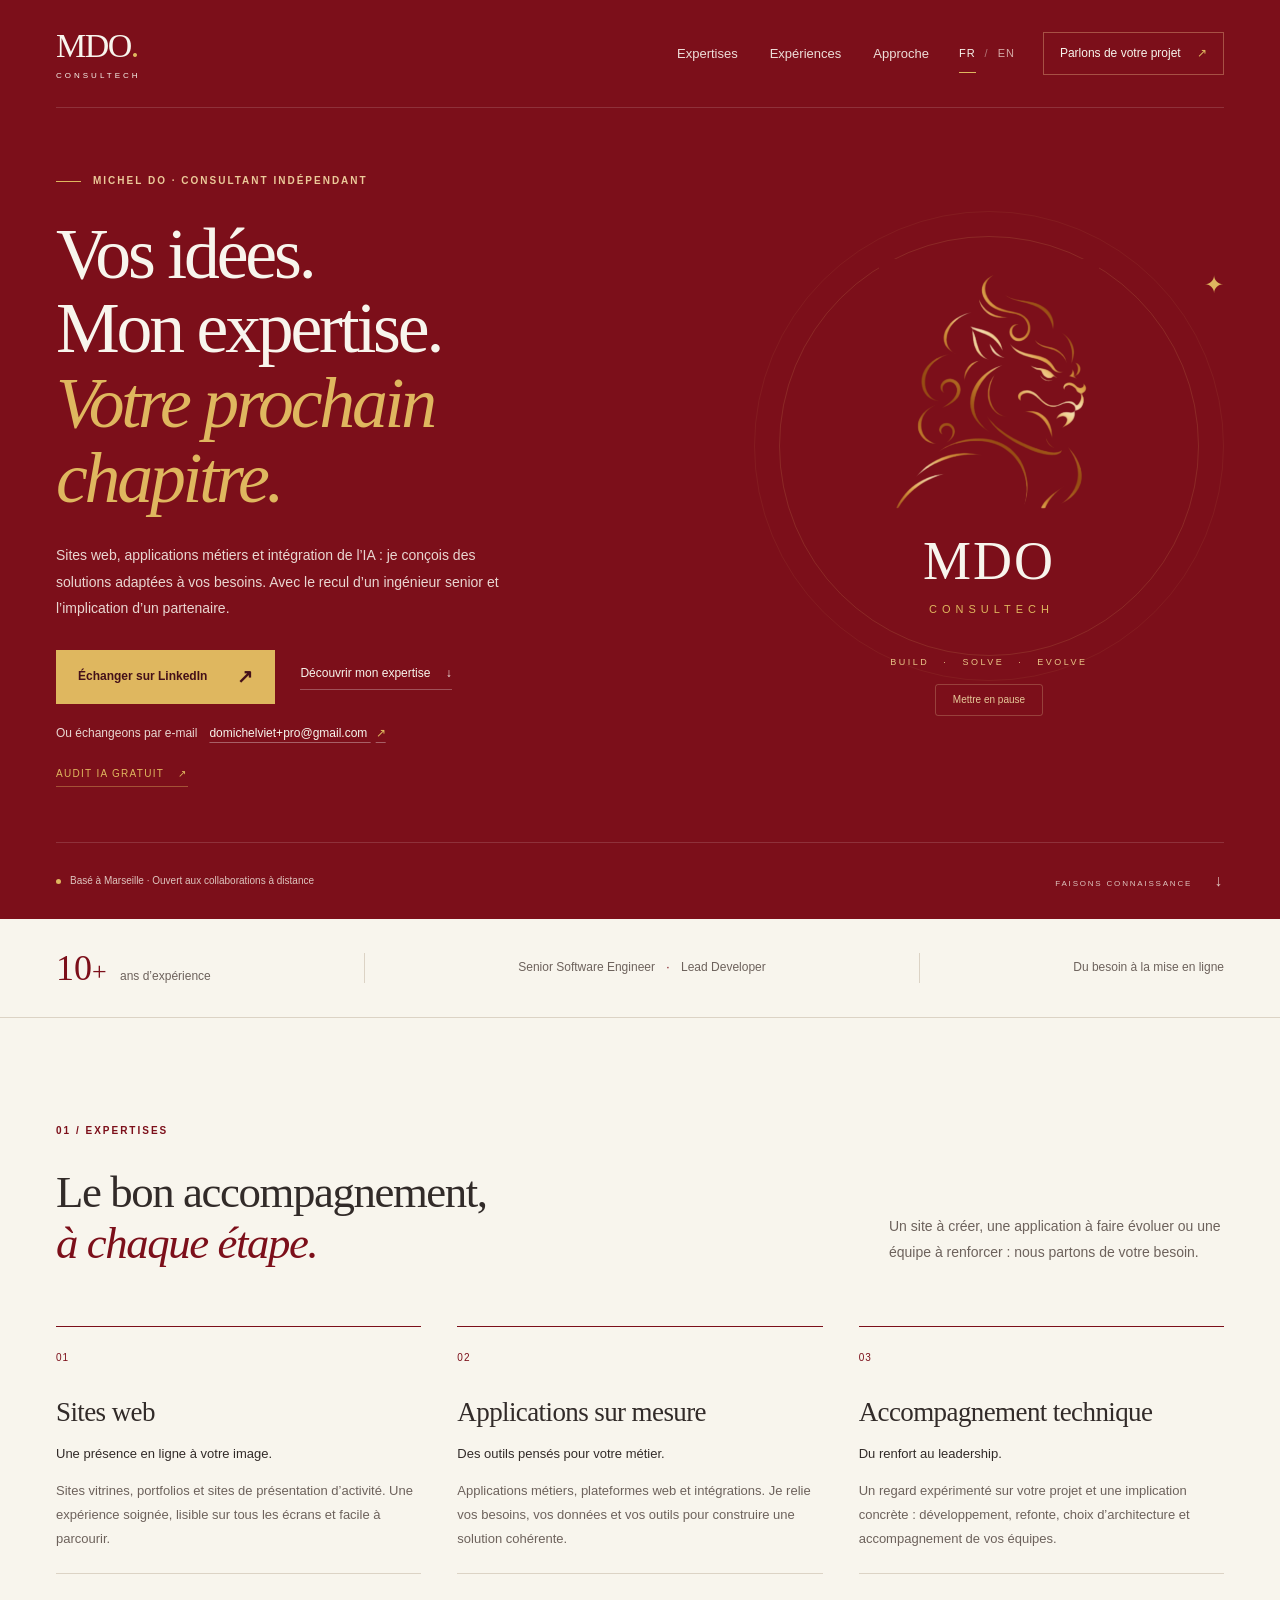
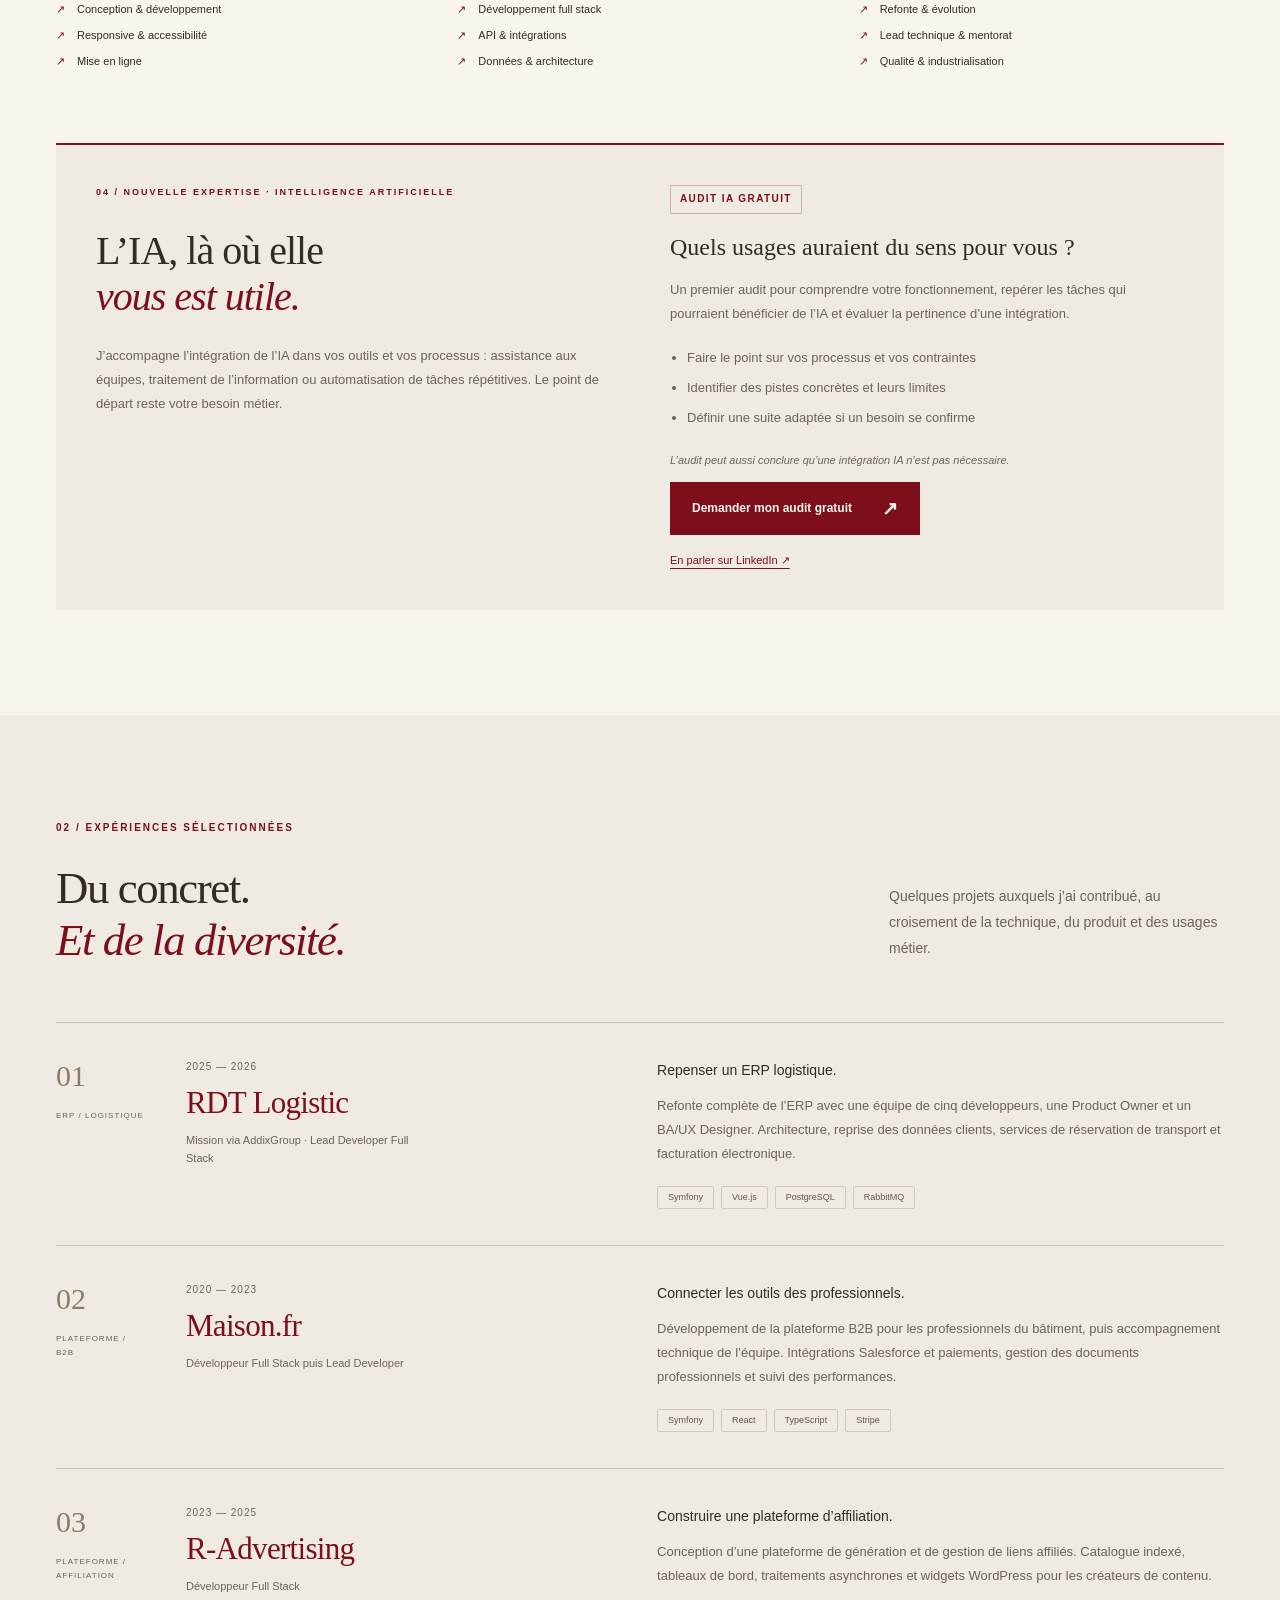
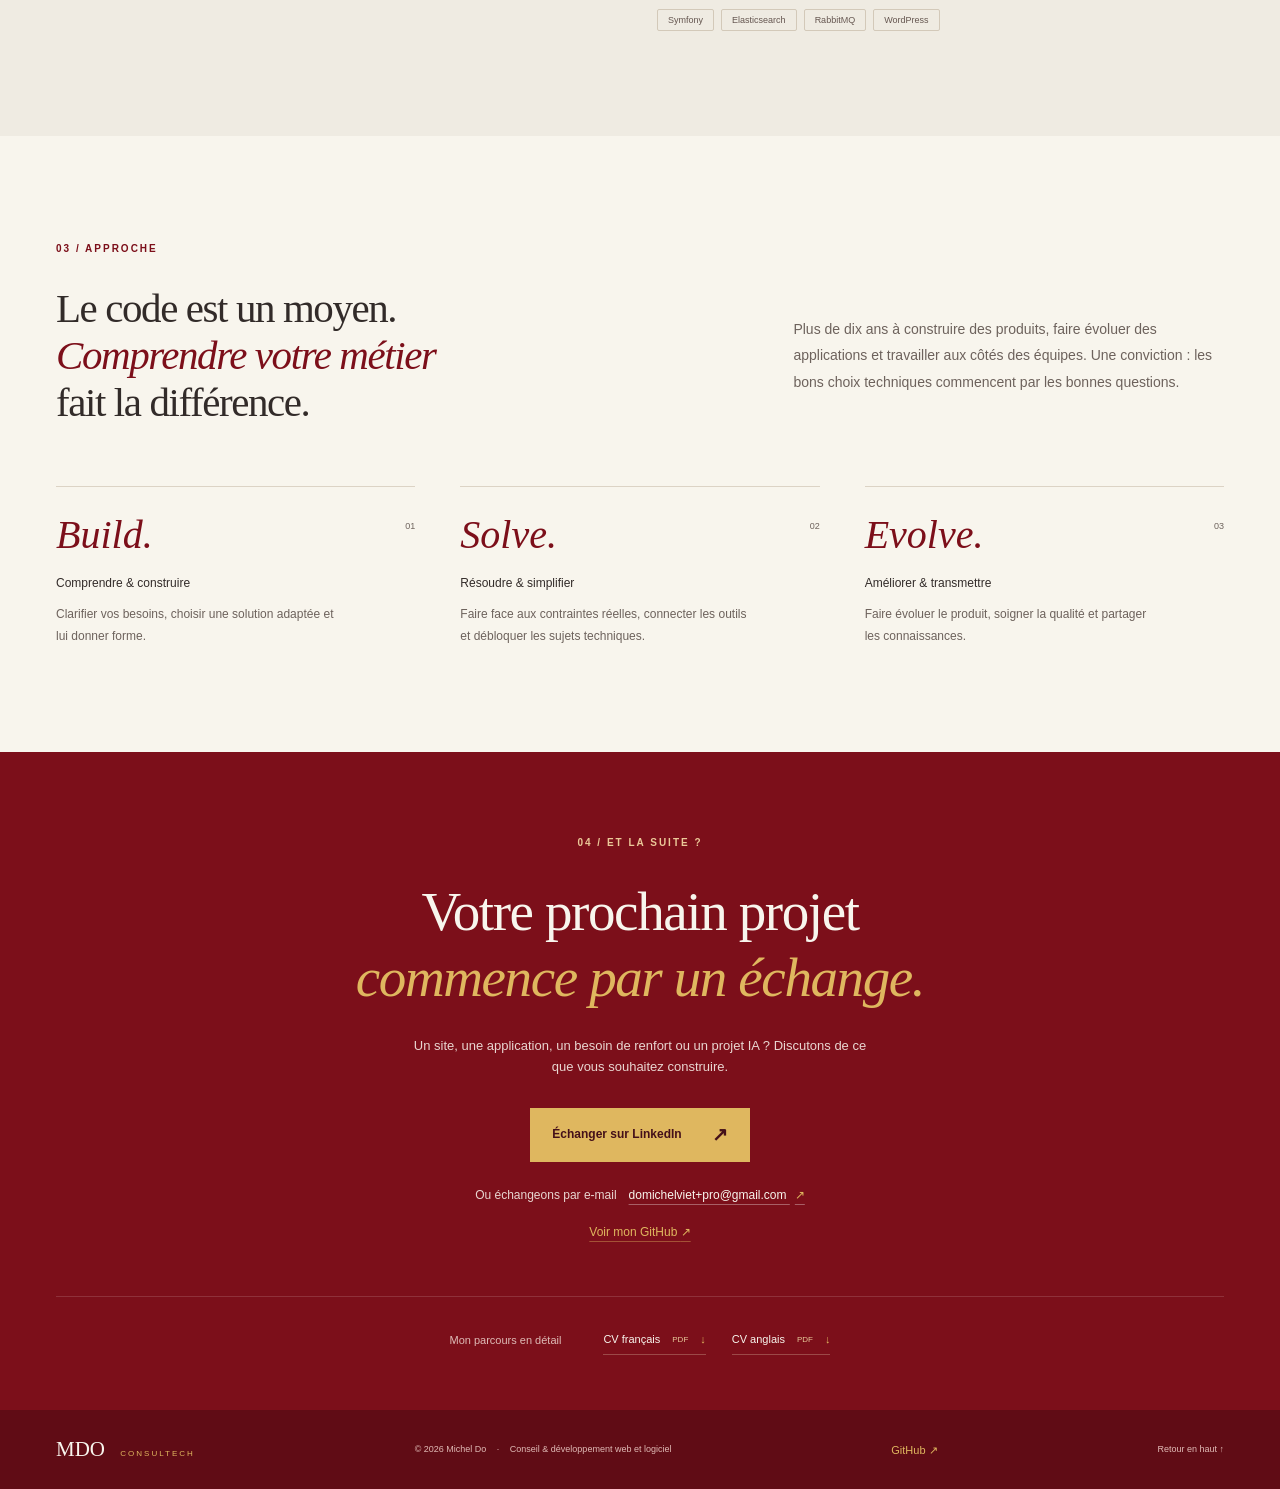
==== index.html @ f529caff "Build bilingual MDO Consultech portfolio" ====
<!doctype html>
<html lang="fr">
<head>
  <meta charset="utf-8"><meta name="viewport" content="width=device-width, initial-scale=1">
  <title>Michel Do — Développement web & conseil technique | MDO Consultech</title><meta name="description" content="Consultant indépendant à Marseille. Sites web, applications sur mesure et intégration IA. Audit IA gratuit pour identifier les usages adaptés à vos processus.">
  <meta name="theme-color" content="#7c0f1a">
  <link rel="alternate" hreflang="fr" href="./"><link rel="alternate" hreflang="en" href="./en/">
  <link rel="icon" href="./assets/favicon.svg" type="image/svg+xml">
  <link rel="stylesheet" href="./assets/site.css">
  <script src="./assets/logo.js" defer></script>
</head>
<body>
<a class="skip" href="#main">Aller au contenu</a>
<div class="hero-shell" id="top">
  <header class="header wrap">
    <a href="#top" class="wordmark" aria-label="MDO Consultech"><span>MDO<span class="brand-dot">.</span></span><small>CONSULTECH</small></a>
    <nav class="main-nav" aria-label="Navigation principale"><a href="#services">Expertises</a><a href="#experience">Expériences</a><a href="#approach">Approche</a></nav>
    <div class="header-end"><nav class="languages" aria-label="Langue"><a href="./" lang="fr" hreflang="fr" aria-current="page">FR</a><span>/</span><a href="./en/" lang="en" hreflang="en" >EN</a></nav><a href="#contact" class="header-contact">Parlons de votre projet <span aria-hidden="true">↗</span></a></div>
  </header>
</div>
<main id="main">
<div class="hero-shell">
  <section class="hero wrap" aria-labelledby="hero-title">
    <div class="hero-copy"><p class="eyebrow"><span class="gold-dash"></span>MICHEL DO · CONSULTANT INDÉPENDANT</p><h1 id="hero-title">Vos idées.<br>Mon expertise.<br><em>Votre prochain<br>chapitre.</em></h1><p class="intro">Sites web, applications métiers et intégration de l’IA : je conçois des solutions adaptées à vos besoins. Avec le recul d’un ingénieur senior et l’implication d’un partenaire.</p><div class="hero-actions"><a class="button button-gold" href="https://www.linkedin.com/in/domichel/">Échanger sur LinkedIn <span aria-hidden="true">↗</span></a><a class="text-link" href="#services">Découvrir mon expertise <span aria-hidden="true">↓</span></a></div><p class="email-contact"><span>Ou échangeons par e-mail</span><a href="mailto:domichelviet+pro@gmail.com">domichelviet+pro@gmail.com <span aria-hidden="true">↗</span></a></p><a class="hero-audit" href="#ai">AUDIT IA GRATUIT <span aria-hidden="true">↗</span></a></div>
    <div class="hero-art"><div class="orbit orbit-one"></div><div class="orbit orbit-two"></div><span class="orbit-star" aria-hidden="true">✦</span><div class="logo-stage"><svg class="static-logo" viewBox="140 120 220 265" role="img" aria-label="Emblème MDO Consultech"><image href="./assets/logo.png" width="510" height="540"/></svg><canvas class="liquid-logo" width="440" height="530" aria-hidden="true" data-image="./assets/logo.png"></canvas></div><p class="art-name">MDO</p><p class="art-subtitle">CONSULTECH</p><p class="art-motto">BUILD <span>·</span> SOLVE <span>·</span> EVOLVE</p><button class="animation-toggle" type="button" hidden data-pause="Mettre en pause" data-play="Animer le logo" aria-label="Mettre en pause"><span aria-hidden="true">Mettre en pause</span></button></div>
    <div class="hero-bottom"><p><span class="location-dot"></span>Basé à Marseille · Ouvert aux collaborations à distance</p><a href="#services">FAISONS CONNAISSANCE <span aria-hidden="true">↓</span></a></div>
  </section>
</div>
<div class="proof-strip"><div class="wrap proof-content"><p><strong>10<span>+</span></strong> ans d’expérience</p><span class="proof-divider"></span><p>Senior Software Engineer <span class="proof-dot">·</span> Lead Developer</p><span class="proof-divider"></span><p>Du besoin à la mise en ligne</p></div></div>
<section class="section wrap" id="services" aria-labelledby="service-title"><div class="section-heading"><div><p class="eyebrow">01 / EXPERTISES</p><h2 id="service-title">Le bon accompagnement,<br><em>à chaque étape.</em></h2></div><p class="section-intro">Un site à créer, une application à faire évoluer ou une équipe à renforcer : nous partons de votre besoin.</p></div><div class="services-grid"><article class="service"><span class="service-number">01</span><h3>Sites web</h3><p class="service-lead">Une présence en ligne à votre image.</p><p>Sites vitrines, portfolios et sites de présentation d’activité. Une expérience soignée, lisible sur tous les écrans et facile à parcourir.</p><ul><li>Conception & développement</li><li>Responsive & accessibilité</li><li>Mise en ligne</li></ul></article><article class="service"><span class="service-number">02</span><h3>Applications sur mesure</h3><p class="service-lead">Des outils pensés pour votre métier.</p><p>Applications métiers, plateformes web et intégrations. Je relie vos besoins, vos données et vos outils pour construire une solution cohérente.</p><ul><li>Développement full stack</li><li>API & intégrations</li><li>Données & architecture</li></ul></article><article class="service"><span class="service-number">03</span><h3>Accompagnement technique</h3><p class="service-lead">Du renfort au leadership.</p><p>Un regard expérimenté sur votre projet et une implication concrète : développement, refonte, choix d’architecture et accompagnement de vos équipes.</p><ul><li>Refonte & évolution</li><li>Lead technique & mentorat</li><li>Qualité & industrialisation</li></ul></article></div><section class="ai-offer" id="ai" aria-labelledby="ai-title"><div class="ai-intro"><p class="eyebrow">04 / NOUVELLE EXPERTISE · INTELLIGENCE ARTIFICIELLE</p><h3 id="ai-title">L’IA, là où elle<br><em>vous est utile.</em></h3><p>J’accompagne l’intégration de l’IA dans vos outils et vos processus : assistance aux équipes, traitement de l’information ou automatisation de tâches répétitives. Le point de départ reste votre besoin métier.</p></div><div class="audit"><p class="audit-badge">AUDIT IA GRATUIT</p><h4>Quels usages auraient du sens pour vous ?</h4><p>Un premier audit pour comprendre votre fonctionnement, repérer les tâches qui pourraient bénéficier de l’IA et évaluer la pertinence d’une intégration.</p><ul><li>Faire le point sur vos processus et vos contraintes</li><li>Identifier des pistes concrètes et leurs limites</li><li>Définir une suite adaptée si un besoin se confirme</li></ul><p class="audit-note">L’audit peut aussi conclure qu’une intégration IA n’est pas nécessaire.</p><a class="button button-wine" href="mailto:domichelviet+pro@gmail.com?subject=Demande%20d%E2%80%99audit%20IA%20gratuit">Demander mon audit gratuit <span aria-hidden="true">↗</span></a><a class="audit-linkedin" href="https://www.linkedin.com/in/domichel/">En parler sur LinkedIn ↗</a></div></section></section>
<section class="experience-section" id="experience" aria-labelledby="experience-title"><div class="wrap section"><div class="section-heading"><div><p class="eyebrow">02 / EXPÉRIENCES SÉLECTIONNÉES</p><h2 id="experience-title">Du concret.<br><em>Et de la diversité.</em></h2></div><p class="section-intro">Quelques projets auxquels j’ai contribué, au croisement de la technique, du produit et des usages métier.</p></div><div class="projects"><article class="project"><div class="project-index"><span>01</span><p>ERP / LOGISTIQUE</p></div><div class="project-client"><p class="dates">2025 — 2026</p><h3>RDT Logistic</h3><p class="role">Mission via AddixGroup · Lead Developer Full Stack</p></div><div class="project-story"><h4>Repenser un ERP logistique.</h4><p>Refonte complète de l’ERP avec une équipe de cinq développeurs, une Product Owner et un BA/UX Designer. Architecture, reprise des données clients, services de réservation de transport et facturation électronique.</p><ul class="tags"><li>Symfony</li><li>Vue.js</li><li>PostgreSQL</li><li>RabbitMQ</li></ul></div></article><article class="project"><div class="project-index"><span>02</span><p>PLATEFORME / B2B</p></div><div class="project-client"><p class="dates">2020 — 2023</p><h3>Maison.fr</h3><p class="role">Développeur Full Stack puis Lead Developer</p></div><div class="project-story"><h4>Connecter les outils des professionnels.</h4><p>Développement de la plateforme B2B pour les professionnels du bâtiment, puis accompagnement technique de l’équipe. Intégrations Salesforce et paiements, gestion des documents professionnels et suivi des performances.</p><ul class="tags"><li>Symfony</li><li>React</li><li>TypeScript</li><li>Stripe</li></ul></div></article><article class="project"><div class="project-index"><span>03</span><p>PLATEFORME / AFFILIATION</p></div><div class="project-client"><p class="dates">2023 — 2025</p><h3>R-Advertising</h3><p class="role">Développeur Full Stack</p></div><div class="project-story"><h4>Construire une plateforme d’affiliation.</h4><p>Conception d’une plateforme de génération et de gestion de liens affiliés. Catalogue indexé, tableaux de bord, traitements asynchrones et widgets WordPress pour les créateurs de contenu.</p><ul class="tags"><li>Symfony</li><li>Elasticsearch</li><li>RabbitMQ</li><li>WordPress</li></ul></div></article></div></div></section>
<section class="section wrap approach" id="approach" aria-labelledby="approach-title"><p class="eyebrow">03 / APPROCHE</p><div class="approach-heading"><h2 id="approach-title">Le code est un moyen.<br><em>Comprendre votre métier</em><br>fait la différence.</h2><p>Plus de dix ans à construire des produits, faire évoluer des applications et travailler aux côtés des équipes. Une conviction : les bons choix techniques commencent par les bonnes questions.</p></div><div class="steps"><article><span class="step-index">01</span><h3>Build.</h3><h4>Comprendre & construire</h4><p>Clarifier vos besoins, choisir une solution adaptée et lui donner forme.</p></article><article><span class="step-index">02</span><h3>Solve.</h3><h4>Résoudre & simplifier</h4><p>Faire face aux contraintes réelles, connecter les outils et débloquer les sujets techniques.</p></article><article><span class="step-index">03</span><h3>Evolve.</h3><h4>Améliorer & transmettre</h4><p>Faire évoluer le produit, soigner la qualité et partager les connaissances.</p></article></div></section>
<section class="contact-section" id="contact" aria-labelledby="contact-title"><div class="wrap contact-inner"><p class="eyebrow">04 / ET LA SUITE ?</p><h2 id="contact-title">Votre prochain projet<br><em>commence par un échange.</em></h2><p class="contact-description">Un site, une application, un besoin de renfort ou un projet IA ? Discutons de ce que vous souhaitez construire.</p><a class="button button-gold" href="https://www.linkedin.com/in/domichel/">Échanger sur LinkedIn <span aria-hidden="true">↗</span></a><p class="email-contact"><span>Ou échangeons par e-mail</span><a href="mailto:domichelviet+pro@gmail.com">domichelviet+pro@gmail.com <span aria-hidden="true">↗</span></a></p><a class="github-contact" href="https://github.com/Milkshek">Voir mon GitHub <span aria-hidden="true">↗</span></a><div class="cv-row"><span>Mon parcours en détail</span><a href="./assets/cv/Michel-Do-CV-FR.pdf" download hreflang="fr">CV français <small>PDF</small><span aria-hidden="true">↓</span></a><a href="./assets/cv/Michel-Do-CV-EN.pdf" download hreflang="en">CV anglais <small>PDF</small><span aria-hidden="true">↓</span></a></div></div></section>
</main>
<footer class="footer"><div class="wrap footer-inner"><a href="#top" class="footer-brand">MDO <span>CONSULTECH</span></a><p>© 2026 Michel Do <span>·</span> Conseil & développement web et logiciel</p><a class="footer-github" href="https://github.com/Milkshek">GitHub <span aria-hidden="true">↗</span></a><a href="#top">Retour en haut ↑</a></div></footer>
</body></html>
---- assets/site.css ----
@charset "UTF-8";
:root{--wine:#7c0f1a;--wine-dark:#600c15;--cream:#f8f5ed;--paper:#efebe2;--gold:#dfb75f;--ink:#322b29;--muted:#6d625c;--line:#dcd3c5;--serif:Georgia,'Times New Roman',serif;--sans:Arial,Helvetica,sans-serif}
*{box-sizing:border-box}html{scroll-behavior:smooth;scroll-padding-top:28px}body{margin:0;background:var(--cream);color:var(--ink);font-family:var(--sans);font-size:15px;line-height:1.65}a{color:inherit;text-decoration:none}button{font:inherit}button,a{-webkit-tap-highlight-color:transparent}a:focus-visible,button:focus-visible{outline:3px solid currentColor;outline-offset:6px}button{cursor:pointer}::selection{background:var(--gold);color:var(--wine)}.wrap{width:min(1240px,calc(100% - 112px));margin-inline:auto}.skip{position:fixed;top:12px;left:12px;padding:12px 24px;background:var(--cream);color:var(--wine);z-index:20;transform:translateY(-160%)}.skip:focus{transform:translateY(0)}.hero-shell{background:var(--wine);color:var(--cream)}.header{height:108px;display:flex;align-items:center;justify-content:space-between;gap:30px;border-bottom:1px solid #ffffff24}.wordmark{line-height:1;display:flex;flex-direction:column;gap:7px}.wordmark>span{font:34px var(--serif);letter-spacing:-1.5px}.brand-dot{color:var(--gold)}.wordmark small{font-size:8px;letter-spacing:3px}.main-nav{display:flex;gap:32px;margin-left:auto;font-size:13px}.main-nav a{color:#edddd8}.main-nav a:hover,.text-link:hover{color:var(--gold)}.header-end{display:flex;align-items:center;gap:28px}.languages{display:flex;gap:9px;font-size:11px;letter-spacing:1px;align-items:center}.languages a{padding-block:10px;color:#d5aaa6}.languages a[aria-current]{color:var(--cream);border-bottom:1px solid var(--gold)}.languages span{color:#b37576}.header-contact{font-size:12px;border:1px solid #e5b58566;padding:11px 16px}.header-contact span{margin-left:13px;color:var(--gold)}.header-contact:hover{background:#ffffff0b}.hero{display:grid;grid-template-columns:1.4fr 1fr;column-gap:40px;padding-top:65px;position:relative}.eyebrow{font-size:10px;font-weight:600;letter-spacing:2px;margin:0 0 27px;display:flex;align-items:center;gap:12px;color:var(--wine)}.hero .eyebrow,.contact-section .eyebrow{color:#ebc999}.gold-dash{width:25px;height:1px;background:var(--gold);display:inline-block}h1,h2,h3,h4,p{margin-top:0}h1,h2{font-family:var(--serif);font-weight:400}h1{font-size:clamp(58px,5.6vw,83px);line-height:1.045;letter-spacing:-3.2px;margin-bottom:26px}em{font-weight:400}h1 em{color:var(--gold)}.intro{max-width:475px;font-size:14px;line-height:1.9;color:#e9d6d1;margin-bottom:28px}.hero-actions{display:flex;gap:25px;align-items:center;flex-wrap:wrap}.button{display:inline-flex;align-items:center;justify-content:space-between;gap:30px;font-size:12px;font-weight:600;padding:17px 22px;transition:background .2s,transform .2s}.button-gold{background:var(--gold);color:#441019}.button-gold:hover{background:#edcc87;transform:translateY(-2px)}.button>span{font-size:19px;line-height:1}.text-link{font-size:12px;border-bottom:1px solid #ffffff45;padding-bottom:5px}.text-link span{margin-left:12px}.hero-art{position:relative;align-self:center;display:flex;align-items:center;flex-direction:column;padding:30px 0 62px;isolation:isolate}.logo-stage{position:relative;width:220px;aspect-ratio:220/265;background:var(--wine)}.static-logo{display:block;width:100%;height:100%}.liquid-logo{position:absolute;inset:0;width:100%;height:100%;opacity:0}.liquid-logo.is-ready{opacity:1}.art-name{font:54px/1 var(--serif);margin:10px 0 12px;letter-spacing:2px}.art-subtitle{font-size:11px;letter-spacing:5px;color:var(--gold);margin:0 0 37px;padding-left:5px}.art-motto{font-size:9px;letter-spacing:2.5px;margin:0;color:#e8c587}.art-motto span{margin:0 9px}.orbit{position:absolute;width:420px;height:420px;border:1px solid #d7b06629;border-radius:50%;z-index:-1;top:7px;left:50%;transform:translateX(-50%)}.orbit-two{width:470px;height:470px;top:-18px;border-color:#d7b06614}.orbit-star{position:absolute;right:0;top:36px;font-size:24px;color:var(--gold)}.animation-toggle{position:absolute;bottom:15px;background:transparent;color:#e6c999;border:1px solid #e6c99944;border-radius:50%;width:30px;height:30px;font-size:10px;line-height:1}.animation-toggle[hidden]{display:none}.hero-bottom{grid-column:1/-1;display:flex;align-items:center;justify-content:space-between;gap:20px;margin-top:55px;padding:25px 0;border-top:1px solid #ffffff24;color:#dec4be;font-size:10px}.hero-bottom p{margin:0;display:flex;align-items:center;gap:9px}.location-dot{width:5px;height:5px;background:var(--gold);border-radius:50%}.hero-bottom a{letter-spacing:1.8px;font-size:8px}.hero-bottom a span{margin-left:18px;font-size:16px}.proof-strip{border-bottom:1px solid var(--line)}.proof-content{min-height:98px;display:flex;align-items:center;justify-content:space-between;gap:20px}.proof-content p{margin:0;font-size:12px;color:var(--muted)}.proof-content strong{font-family:var(--serif);font-weight:400;font-size:36px;color:var(--wine);margin-right:10px}.proof-content strong span{font-size:26px}.proof-divider{height:30px;width:1px;background:var(--line)}.proof-dot{margin:0 8px;color:var(--wine)}.section{padding-top:105px;padding-bottom:105px}.section-heading{display:flex;align-items:flex-end;justify-content:space-between;gap:70px;margin-bottom:56px}h2{font-size:clamp(36px,3.5vw,50px);line-height:1.15;letter-spacing:-1.4px;margin:0}h2 em{color:var(--wine)}.section-intro{max-width:335px;color:var(--muted);font-size:14px;line-height:1.85;margin:0 0 4px}.services-grid{display:grid;grid-template-columns:repeat(3,1fr);gap:36px}.service{border-top:1px solid var(--wine);padding-top:23px}.service-number{display:block;color:var(--wine);font-size:10px;letter-spacing:1px;margin-bottom:30px}.service h3{font:27px/1.2 var(--serif);letter-spacing:-.6px;margin-bottom:13px}.service .service-lead{font-size:13px;color:var(--ink);margin-bottom:13px}.service>p{font-size:13px;color:var(--muted);line-height:1.85}.service ul{list-style:none;padding:18px 0 0;margin:22px 0 0;border-top:1px solid var(--line)}.service li{font-size:11px;margin:8px 0}.service li:before{content:'↗';color:var(--wine);margin-right:12px}.experience-section{background:var(--paper)}.project{display:grid;grid-template-columns:95px 1fr 1.3fr;gap:35px;border-top:1px solid #cfc4b4;padding:36px 0}.project:last-child{padding-bottom:0}.project-index>span{font:30px var(--serif);color:#8d7c69}.project-index p{font-size:8px;letter-spacing:1px;margin-top:15px;max-width:90px;line-height:1.8;color:var(--muted)}.dates{font-size:10px;color:var(--muted);margin-bottom:9px;letter-spacing:1px}.project-client h3{font:31px var(--serif);letter-spacing:-.7px;margin-bottom:10px;color:var(--wine)}.role{font-size:11px;color:var(--muted);max-width:230px}.project-story h4{font-size:14px;font-weight:500;margin-bottom:12px}.project-story>p{font-size:13px;line-height:1.85;color:var(--muted)}.tags{display:flex;flex-wrap:wrap;list-style:none;gap:7px;padding:0;margin:20px 0 0}.tags li{font-size:9px;padding:3px 10px;border:1px solid #d3c9b9;border-radius:2px;color:#655650}.approach-heading{display:grid;grid-template-columns:1.55fr 1fr;gap:70px;align-items:center}.approach-heading h2{font-size:clamp(32px,3.2vw,46px)}.approach-heading>p{font-size:14px;color:var(--muted);line-height:1.9;margin:0}.steps{display:grid;grid-template-columns:repeat(3,1fr);gap:45px;margin-top:60px}.steps article{border-top:1px solid var(--line);padding-top:24px;position:relative}.step-index{font-size:9px;color:var(--muted);position:absolute;right:0;top:32px}.steps h3{font:italic 40px var(--serif);color:var(--wine);margin-bottom:16px}.steps h4{font-size:12px;font-weight:500;margin-bottom:9px}.steps p{font-size:12px;color:var(--muted);line-height:1.85;max-width:290px;margin-bottom:0}.contact-section{background:var(--wine);color:var(--cream)}.contact-inner{text-align:center;padding-block:83px 55px}.contact-inner .eyebrow{justify-content:center}.contact-inner h2{font-size:clamp(36px,4.3vw,60px);line-height:1.2}.contact-inner h2 em{color:var(--gold)}.contact-description{font-size:13px;color:#e9d6d1;margin:24px auto 30px;max-width:470px}.cv-row{display:flex;justify-content:center;align-items:center;flex-wrap:wrap;gap:26px;border-top:1px solid #ffffff24;margin-top:52px;padding-top:27px;font-size:11px}.cv-row>span{color:#debbb6;margin-right:16px}.cv-row a{display:flex;gap:12px;align-items:center;border-bottom:1px solid #dbbca655;padding:6px 0}.cv-row a:hover{color:var(--gold)}.cv-row small{font-size:8px;color:#e6c999}.cv-row a>span{color:var(--gold)}.footer{background:var(--wine-dark);color:#e0bbb6}.footer-inner{display:flex;justify-content:space-between;align-items:center;gap:20px;padding-block:27px}.footer-brand{font:21px var(--serif);color:var(--cream)}.footer-brand span{font:8px var(--sans);letter-spacing:2px;margin-left:10px;color:var(--gold)}.footer p{font-size:9px;margin:0}.footer p span{margin:0 8px}.footer-inner>a:last-child{font-size:9px}
@media(min-width:1600px){.hero{padding-top:85px}.hero-bottom{margin-top:75px}}
@media(max-width:1100px){.wrap{width:calc(100% - 64px)}.main-nav{gap:20px}.header-contact{display:none}.hero{column-gap:20px}.orbit{width:330px;height:380px;top:25px}.orbit-two{width:370px;height:420px;top:5px}.orbit-star{right:15px}.logo-stage{width:200px}.hero-actions{gap:18px}.section-heading{gap:35px}.project{grid-template-columns:55px 1fr 1.3fr;gap:25px}.services-grid{gap:26px}.service h3{font-size:24px}.proof-content p{font-size:10px}.approach-heading{gap:40px}}
@media(max-width:760px){.wrap{width:calc(100% - 40px)}.header{height:88px;gap:18px}.wordmark>span{font-size:29px}.wordmark small{font-size:7px;letter-spacing:2.5px}.main-nav{display:none}.hero{grid-template-columns:1fr;padding-top:45px}.eyebrow{font-size:8px;letter-spacing:1.6px;margin-bottom:22px}h1{font-size:clamp(52px,11vw,78px);letter-spacing:-2.4px}.hero-copy{max-width:570px}.intro{font-size:13px;max-width:460px}.hero-actions{gap:20px}.button{font-size:11px;padding:16px 18px;gap:22px}.text-link{font-size:11px}.hero-art{margin-top:55px;padding-top:20px;padding-bottom:50px;min-height:390px}.logo-stage{width:185px}.art-name{font-size:43px;margin-top:9px}.art-subtitle{font-size:9px;letter-spacing:4px;margin-bottom:25px}.art-motto{font-size:8px}.orbit{width:310px;height:350px;top:5px}.orbit-two{width:345px;height:385px;top:-12px}.orbit-star{right:calc(50% - 155px);top:22px;font-size:19px}.hero-bottom{margin-top:30px;padding-block:20px}.hero-bottom p{font-size:9px;max-width:250px;line-height:1.7}.hero-bottom>a{font-size:0;letter-spacing:0}.hero-bottom>a span{font-size:20px}.proof-content{padding-block:22px;justify-content:flex-start;flex-wrap:wrap;gap:10px 22px}.proof-content p{font-size:10px}.proof-content strong{font-size:30px}.proof-content .proof-divider{display:none}.proof-content p:last-child{width:100%}.section{padding-block:65px}.section-heading{display:block;margin-bottom:35px}h2{font-size:37px;letter-spacing:-1px}.section-intro{font-size:13px;margin-top:23px;max-width:440px}.services-grid{grid-template-columns:1fr;gap:35px}.service{padding-top:18px}.service-number{margin-bottom:18px}.service h3{font-size:28px}.service>p{max-width:520px}.service ul{display:flex;gap:7px 16px;flex-wrap:wrap;padding-top:14px;margin-top:16px}.service li{margin:0;font-size:10px}.service li:before{margin-right:7px}.project{grid-template-columns:30px 1fr;gap:14px;padding-block:28px}.project-index>span{font-size:25px}.project-index p{display:none}.project-story{grid-column:2}.project-client h3{font-size:29px}.role{max-width:none;margin-bottom:3px}.project-story h4{margin-top:4px}.project-story>p{font-size:12px}.tags{margin-top:14px}.approach-heading{display:block}.approach-heading h2{font-size:33px}.approach-heading>p{font-size:13px;margin-top:26px}.steps{grid-template-columns:1fr;gap:30px;margin-top:35px}.steps article{padding-top:20px}.steps h3{font-size:35px}.steps p{max-width:440px}.contact-inner{padding-block:60px 35px}.contact-inner h2{font-size:36px}.contact-description{font-size:12px}.cv-row{gap:17px 28px;margin-top:38px}.cv-row>span{width:100%;margin:0}.footer-inner{flex-wrap:wrap;gap:18px}.footer p{order:3;width:100%;font-size:8px}.footer-brand{font-size:20px}}
/* Keep the decorative rings inside the available column at intermediate widths. */
.orbit{max-width:calc(100% + 20px)}
@media(max-width:760px){
  .header{height:auto;min-height:116px;flex-wrap:wrap;padding-top:17px;gap:12px 20px}
  .header-end{margin-left:auto}
  .main-nav{display:flex;order:3;width:100%;justify-content:space-between;border-top:1px solid #ffffff18;padding:10px 0 12px;font-size:11px}
}
@media(prefers-reduced-motion:reduce){html{scroll-behavior:auto}*,*:before,*:after{transition:none!important;animation:none!important}.liquid-logo{display:none}}

.email-contact{display:flex;flex-wrap:wrap;align-items:baseline;gap:3px 12px;margin:20px 0 0;font-size:12px;color:#e9d6d1}
.email-contact a{color:var(--cream);text-decoration:underline;text-decoration-color:#ffffff55;text-underline-offset:5px;overflow-wrap:anywhere}
.email-contact a:hover{color:var(--gold)}
.email-contact a span{color:var(--gold);margin-left:5px}
.contact-inner .email-contact{justify-content:center;margin-top:24px}
@media(max-width:760px){.email-contact{font-size:11px}.email-contact>span{width:100%}}

.animation-toggle{width:auto;min-width:108px;height:32px;border-radius:3px;padding:0 12px;font-size:10px}
.animation-toggle:hover{background:#ffffff0b;color:var(--cream)}
.hero-audit{display:inline-flex;gap:14px;align-items:center;margin-top:22px;color:var(--gold);font-size:10px;letter-spacing:1.3px;border-bottom:1px solid #dfb75f66;padding-bottom:4px}
.hero-audit:hover{color:var(--cream)}
.ai-offer{display:grid;grid-template-columns:1fr 1fr;gap:60px;margin-top:65px;padding:40px;background:var(--paper);border-top:2px solid var(--wine)}
.ai-intro h3{font:40px/1.15 var(--serif);letter-spacing:-1px;margin:0 0 24px}
.ai-intro h3 em{color:var(--wine)}
.ai-intro>p:last-child,.audit>p,.audit li{font-size:13px;line-height:1.85;color:var(--muted)}
.ai-offer .eyebrow{font-size:9px;line-height:1.7}
.audit .audit-badge{display:inline-block;color:var(--wine);font-size:10px;font-weight:600;letter-spacing:1.4px;border:1px solid #7c0f1a44;padding:4px 9px;margin-bottom:18px}
.audit h4{font:24px/1.3 var(--serif);margin-bottom:15px}
.audit ul{padding-left:17px;margin:20px 0}
.audit li{margin-bottom:6px}
.audit .audit-note{font-size:11px;font-style:italic}
.button-wine{background:var(--wine);color:var(--cream)}
.button-wine:hover{background:var(--wine-dark)}
.audit-linkedin{display:block;width:fit-content;font-size:11px;color:var(--wine);margin-top:16px;text-decoration:underline;text-underline-offset:4px}
@media(max-width:900px){.ai-offer{gap:30px;padding:28px}.ai-intro h3{font-size:34px}}
@media(max-width:760px){.ai-offer{grid-template-columns:1fr;gap:25px;margin-top:38px;padding:25px 20px}.ai-intro>p:last-child{margin-bottom:0}.audit{border-top:1px solid var(--line);padding-top:25px}.ai-offer .button{gap:16px;font-size:10px}.hero-audit{font-size:9px}}

.github-contact{display:inline-block;margin-top:18px;color:var(--gold);font-size:12px;text-decoration:underline;text-underline-offset:5px;text-decoration-color:#dfb75f66}
.github-contact:hover{color:var(--cream)}
.footer-github{font-size:11px;color:var(--gold)}
.footer-github:hover{text-decoration:underline;text-underline-offset:4px}
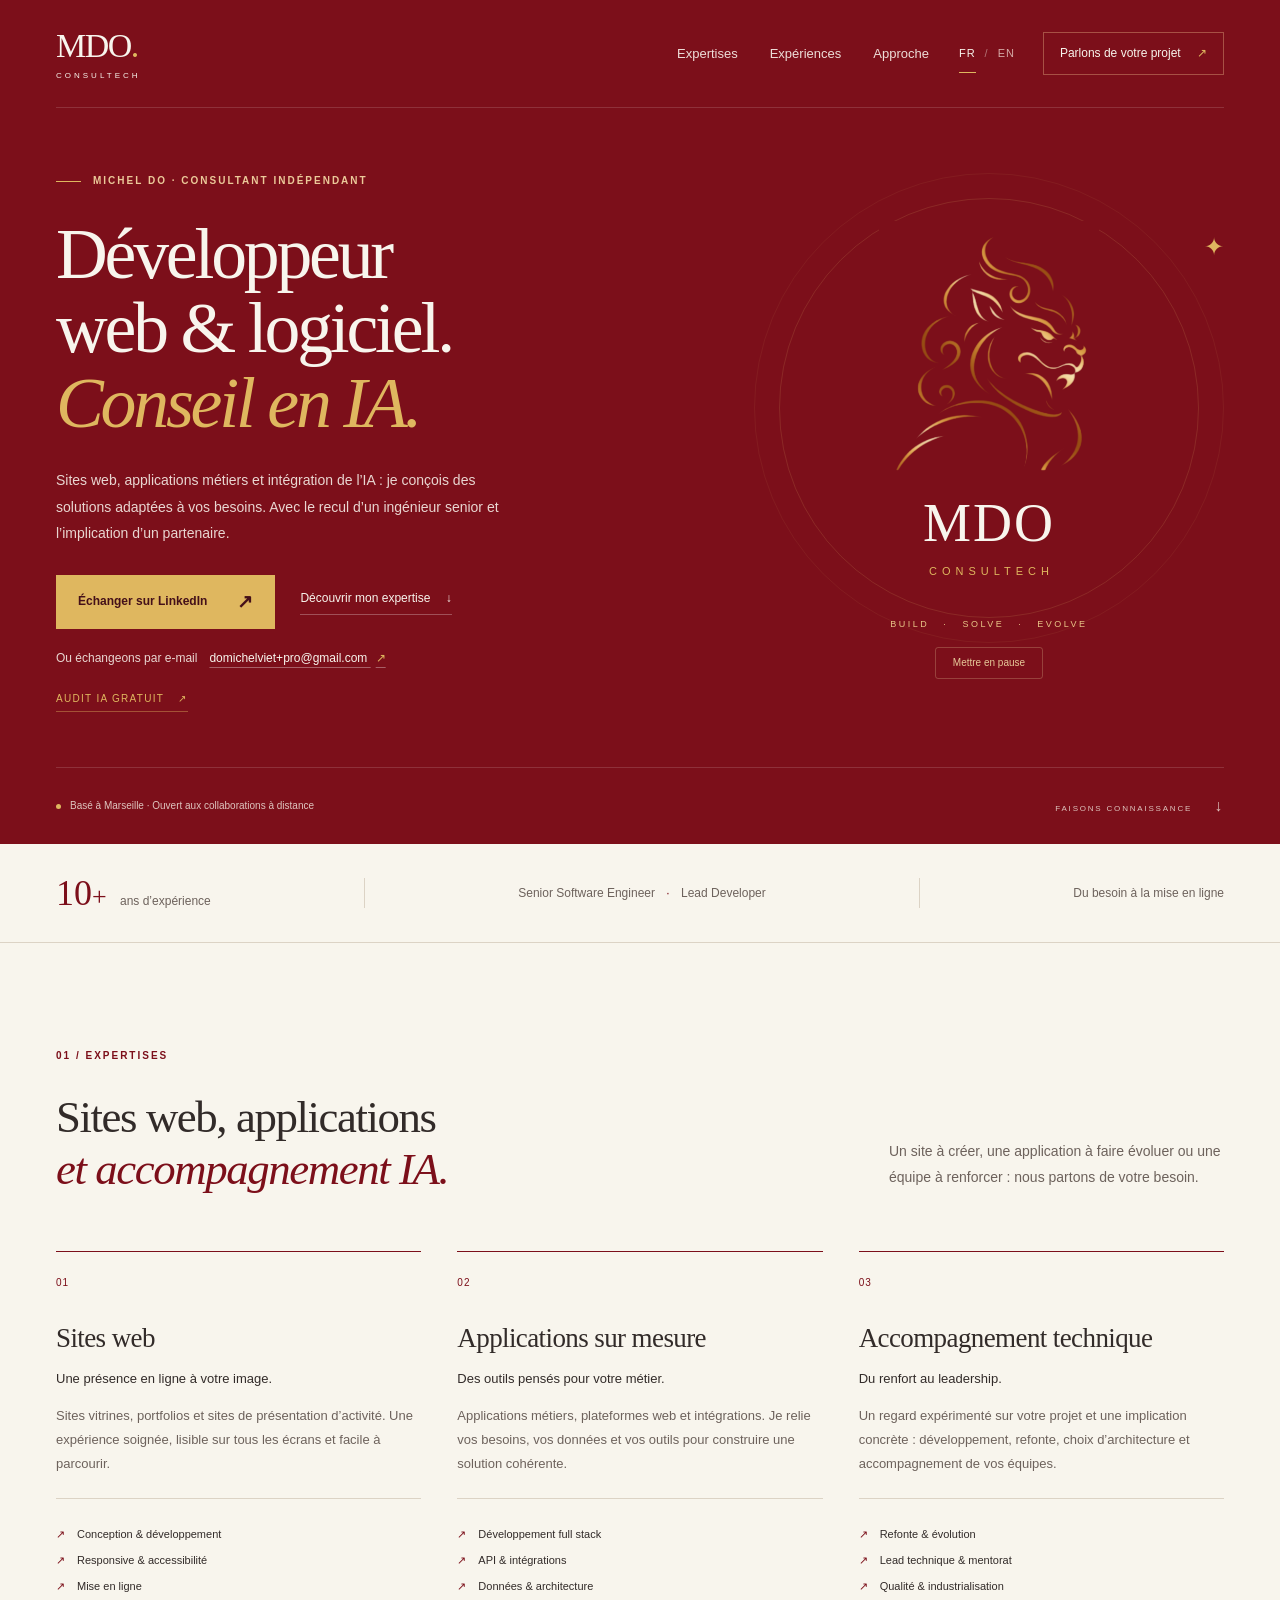
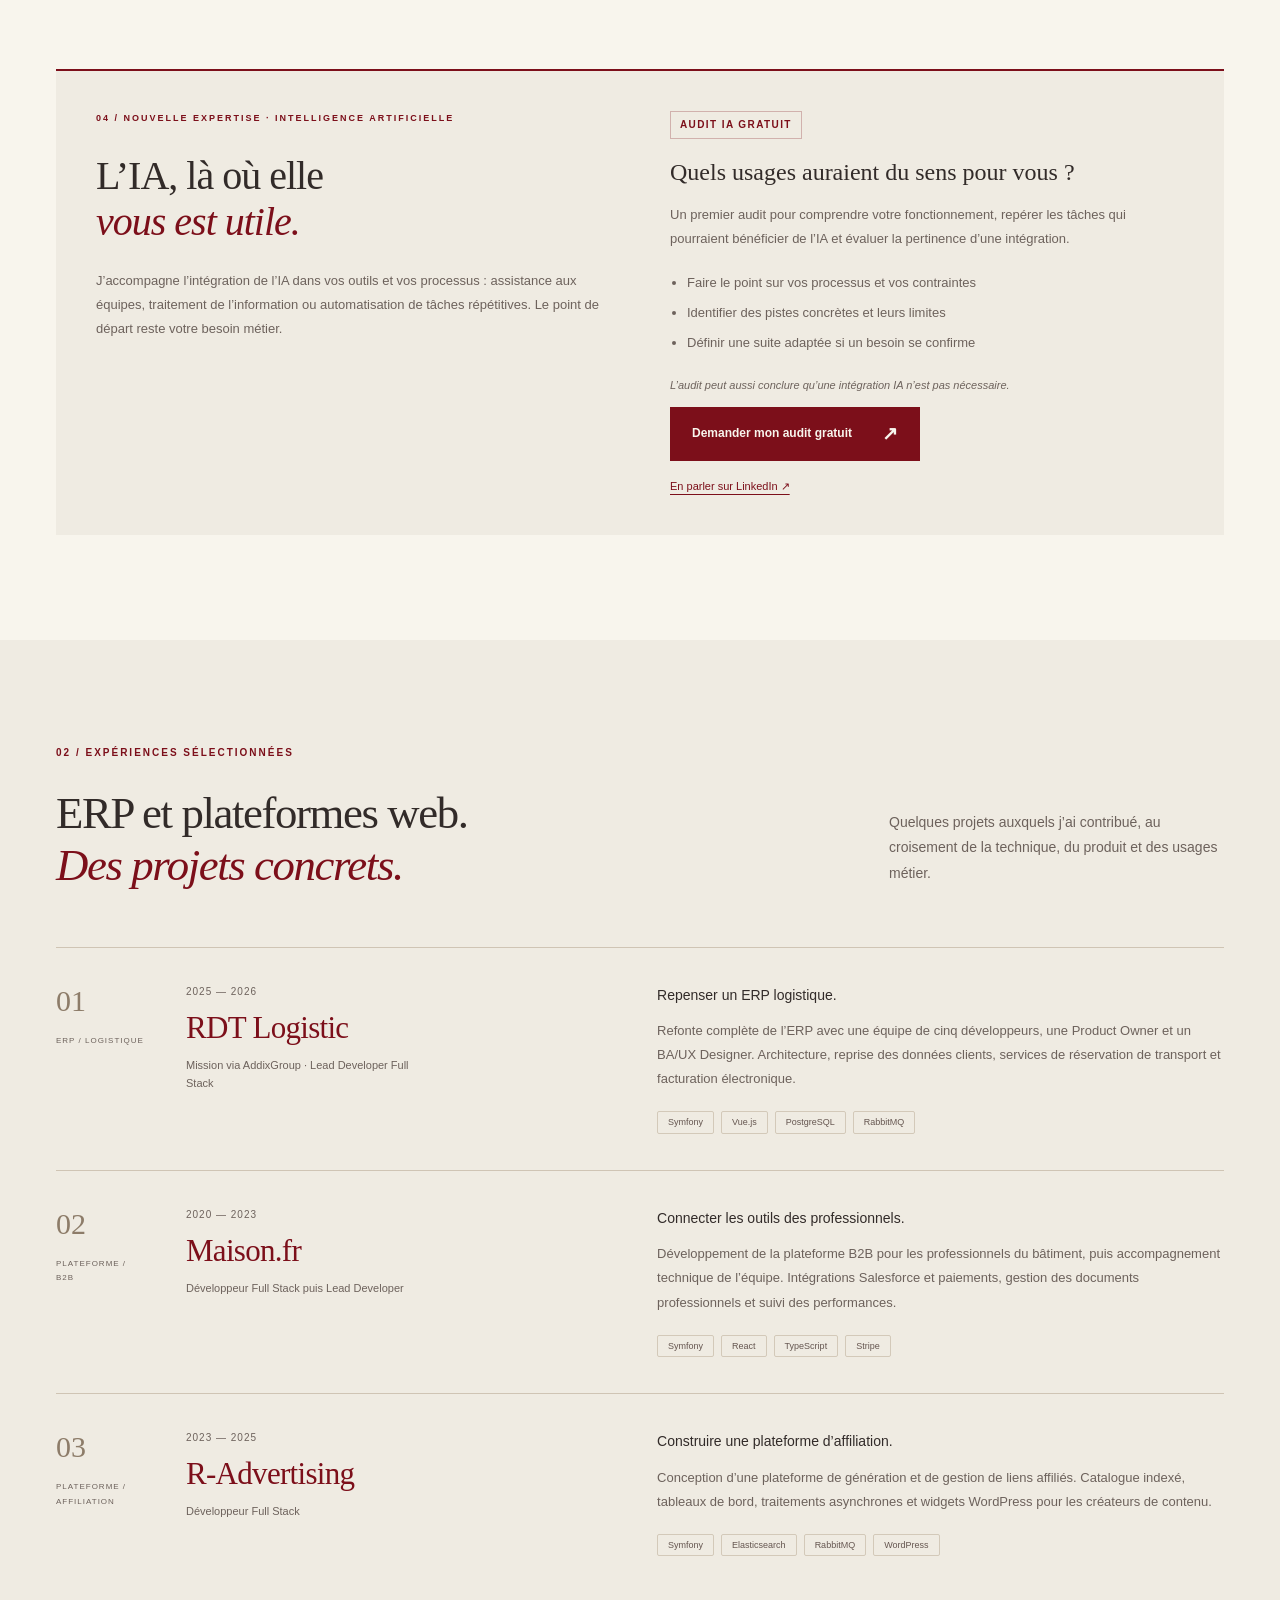
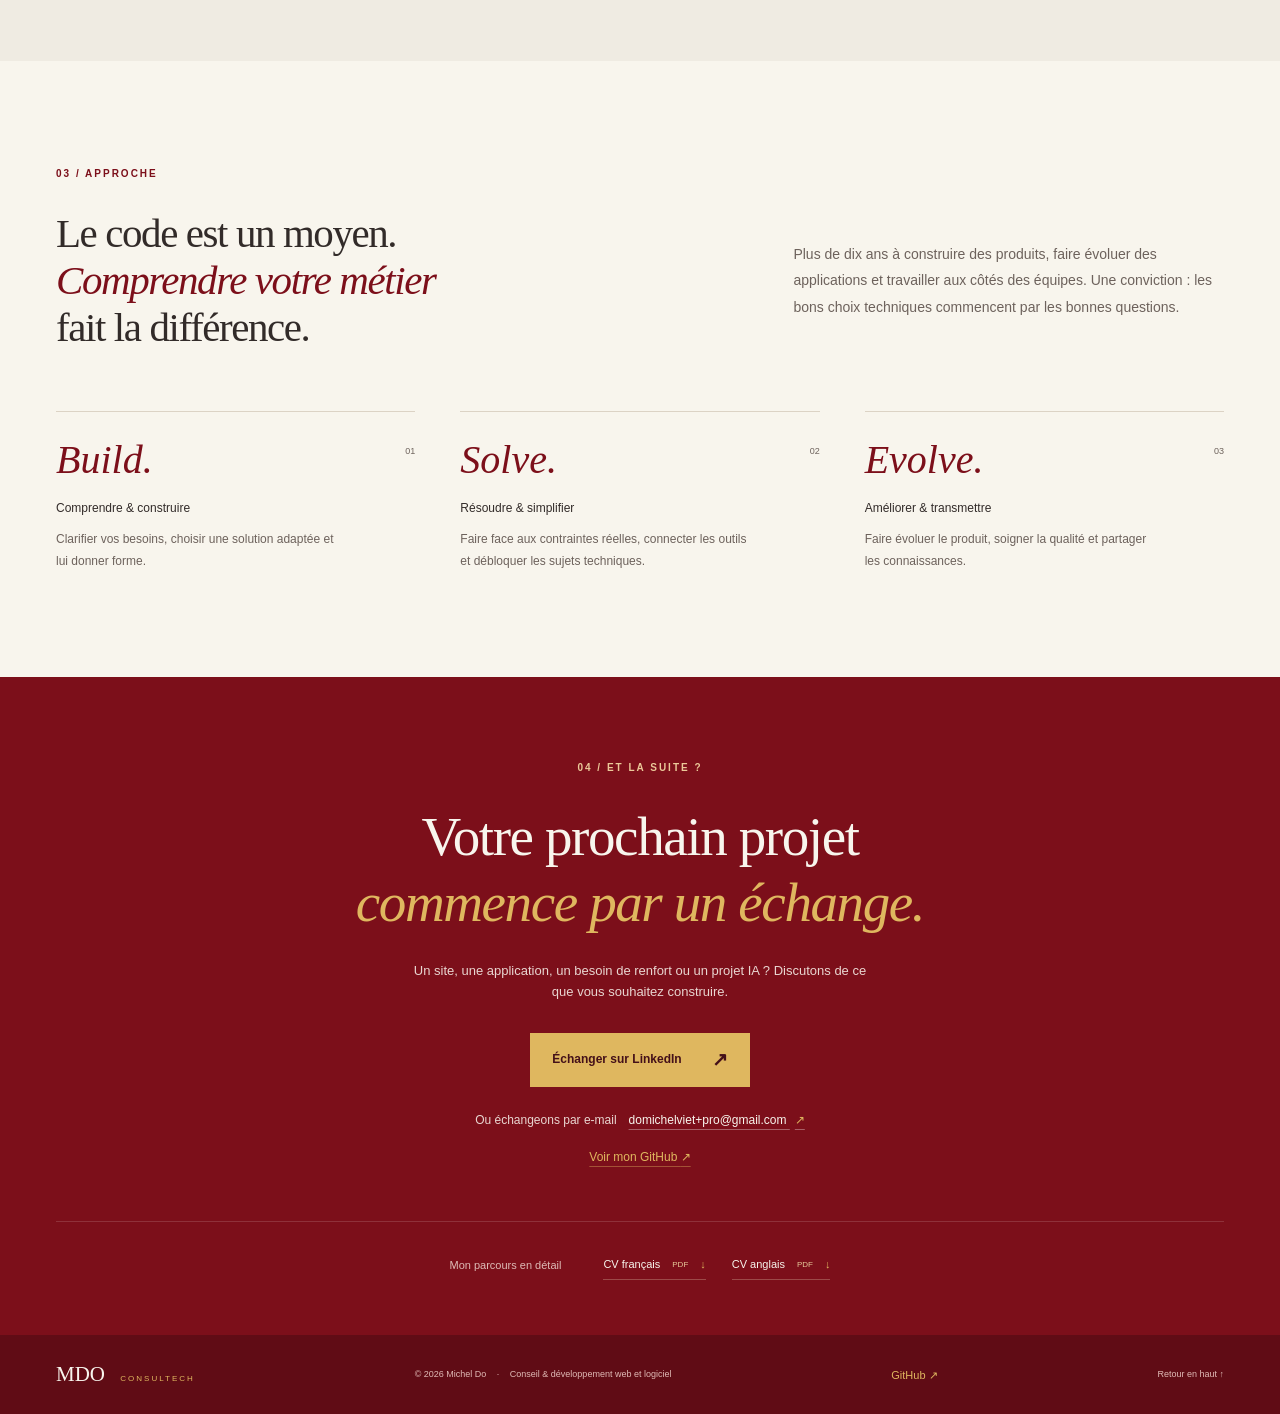
==== commit 6614dd0e: "feat: seo" ====
--- a/index.html
+++ b/index.html
@@ -2,12 +2,23 @@
 <html lang="fr">
 <head>
   <meta charset="utf-8"><meta name="viewport" content="width=device-width, initial-scale=1">
-  <title>Michel Do — Développement web & conseil technique | MDO Consultech</title><meta name="description" content="Consultant indépendant à Marseille. Sites web, applications sur mesure et intégration IA. Audit IA gratuit pour identifier les usages adaptés à vos processus.">
+  <title>Michel Do | Développeur freelance &amp; conseil IA à Marseille</title><meta name="description" content="Consultant indépendant à Marseille. Sites web, applications sur mesure et intégration IA. Audit IA gratuit pour identifier les usages adaptés à vos processus.">
   <meta name="theme-color" content="#7c0f1a">
-  <link rel="alternate" hreflang="fr" href="./"><link rel="alternate" hreflang="en" href="./en/">
+  <link rel="canonical" href="https://milkshek.github.io/mdo-consultech/">
+  <link rel="alternate" hreflang="fr" href="https://milkshek.github.io/mdo-consultech/">
+  <link rel="alternate" hreflang="en" href="https://milkshek.github.io/mdo-consultech/en/">
+  <link rel="alternate" hreflang="x-default" href="https://milkshek.github.io/mdo-consultech/">
+  <meta property="og:type" content="website">
+  <meta property="og:site_name" content="MDO Consultech">
+  <meta property="og:title" content="Michel Do | Développeur freelance &amp; conseil IA à Marseille">
+  <meta property="og:description" content="Consultant indépendant à Marseille. Sites web, applications sur mesure et intégration IA. Audit IA gratuit pour identifier les usages adaptés à vos processus.">
+  <meta property="og:url" content="https://milkshek.github.io/mdo-consultech/">
+  <meta property="og:locale" content="fr_FR">
+  <meta property="og:locale:alternate" content="en_GB">
+  <script type="application/ld+json">{"@context": "https://schema.org", "@graph": [{"@type": "WebSite", "@id": "https://milkshek.github.io/mdo-consultech/#website", "url": "https://milkshek.github.io/mdo-consultech/", "name": "MDO Consultech", "inLanguage": ["fr", "en"], "publisher": {"@id": "https://milkshek.github.io/mdo-consultech/#michel-do"}}, {"@type": "Person", "@id": "https://milkshek.github.io/mdo-consultech/#michel-do", "name": "Michel Do", "url": "https://milkshek.github.io/mdo-consultech/", "jobTitle": "Senior Software Engineer · Lead Developer", "description": "Sites web, applications métiers et intégration de l’IA : je conçois des solutions adaptées à vos besoins. Avec le recul d’un ingénieur senior et l’implication d’un partenaire.", "workLocation": {"@type": "Place", "name": "Marseille, France"}, "sameAs": ["https://www.linkedin.com/in/domichel/", "https://github.com/Milkshek"]}, {"@type": "WebPage", "@id": "https://milkshek.github.io/mdo-consultech/#webpage", "url": "https://milkshek.github.io/mdo-consultech/", "name": "Michel Do | Développeur freelance & conseil IA à Marseille", "description": "Consultant indépendant à Marseille. Sites web, applications sur mesure et intégration IA. Audit IA gratuit pour identifier les usages adaptés à vos processus.", "inLanguage": "fr", "isPartOf": {"@id": "https://milkshek.github.io/mdo-consultech/#website"}, "mainEntity": {"@id": "https://milkshek.github.io/mdo-consultech/#michel-do"}}]}</script>
   <link rel="icon" href="./assets/favicon.svg" type="image/svg+xml">
-  <link rel="stylesheet" href="./assets/site.css">
-  <script src="./assets/logo.js" defer></script>
+  <link rel="stylesheet" href="./assets/site.css?v=a04767072988">
+  <script src="./assets/logo.js?v=9108ab4f9dc3" defer></script>
 </head>
 <body>
 <a class="skip" href="#main">Aller au contenu</a>
@@ -21,14 +32,14 @@
 <main id="main">
 <div class="hero-shell">
   <section class="hero wrap" aria-labelledby="hero-title">
-    <div class="hero-copy"><p class="eyebrow"><span class="gold-dash"></span>MICHEL DO · CONSULTANT INDÉPENDANT</p><h1 id="hero-title">Vos idées.<br>Mon expertise.<br><em>Votre prochain<br>chapitre.</em></h1><p class="intro">Sites web, applications métiers et intégration de l’IA : je conçois des solutions adaptées à vos besoins. Avec le recul d’un ingénieur senior et l’implication d’un partenaire.</p><div class="hero-actions"><a class="button button-gold" href="https://www.linkedin.com/in/domichel/">Échanger sur LinkedIn <span aria-hidden="true">↗</span></a><a class="text-link" href="#services">Découvrir mon expertise <span aria-hidden="true">↓</span></a></div><p class="email-contact"><span>Ou échangeons par e-mail</span><a href="mailto:domichelviet+pro@gmail.com">domichelviet+pro@gmail.com <span aria-hidden="true">↗</span></a></p><a class="hero-audit" href="#ai">AUDIT IA GRATUIT <span aria-hidden="true">↗</span></a></div>
+    <div class="hero-copy"><p class="eyebrow"><span class="gold-dash"></span>MICHEL DO · CONSULTANT INDÉPENDANT</p><h1 id="hero-title">Développeur<br>web & logiciel.<br><em>Conseil en IA.</em></h1><p class="intro">Sites web, applications métiers et intégration de l’IA : je conçois des solutions adaptées à vos besoins. Avec le recul d’un ingénieur senior et l’implication d’un partenaire.</p><div class="hero-actions"><a class="button button-gold" href="https://www.linkedin.com/in/domichel/">Échanger sur LinkedIn <span aria-hidden="true">↗</span></a><a class="text-link" href="#services">Découvrir mon expertise <span aria-hidden="true">↓</span></a></div><p class="email-contact"><span>Ou échangeons par e-mail</span><a href="mailto:domichelviet+pro@gmail.com">domichelviet+pro@gmail.com <span aria-hidden="true">↗</span></a></p><a class="hero-audit" href="#ai">AUDIT IA GRATUIT <span aria-hidden="true">↗</span></a></div>
     <div class="hero-art"><div class="orbit orbit-one"></div><div class="orbit orbit-two"></div><span class="orbit-star" aria-hidden="true">✦</span><div class="logo-stage"><svg class="static-logo" viewBox="140 120 220 265" role="img" aria-label="Emblème MDO Consultech"><image href="./assets/logo.png" width="510" height="540"/></svg><canvas class="liquid-logo" width="440" height="530" aria-hidden="true" data-image="./assets/logo.png"></canvas></div><p class="art-name">MDO</p><p class="art-subtitle">CONSULTECH</p><p class="art-motto">BUILD <span>·</span> SOLVE <span>·</span> EVOLVE</p><button class="animation-toggle" type="button" hidden data-pause="Mettre en pause" data-play="Animer le logo" aria-label="Mettre en pause"><span aria-hidden="true">Mettre en pause</span></button></div>
     <div class="hero-bottom"><p><span class="location-dot"></span>Basé à Marseille · Ouvert aux collaborations à distance</p><a href="#services">FAISONS CONNAISSANCE <span aria-hidden="true">↓</span></a></div>
   </section>
 </div>
 <div class="proof-strip"><div class="wrap proof-content"><p><strong>10<span>+</span></strong> ans d’expérience</p><span class="proof-divider"></span><p>Senior Software Engineer <span class="proof-dot">·</span> Lead Developer</p><span class="proof-divider"></span><p>Du besoin à la mise en ligne</p></div></div>
-<section class="section wrap" id="services" aria-labelledby="service-title"><div class="section-heading"><div><p class="eyebrow">01 / EXPERTISES</p><h2 id="service-title">Le bon accompagnement,<br><em>à chaque étape.</em></h2></div><p class="section-intro">Un site à créer, une application à faire évoluer ou une équipe à renforcer : nous partons de votre besoin.</p></div><div class="services-grid"><article class="service"><span class="service-number">01</span><h3>Sites web</h3><p class="service-lead">Une présence en ligne à votre image.</p><p>Sites vitrines, portfolios et sites de présentation d’activité. Une expérience soignée, lisible sur tous les écrans et facile à parcourir.</p><ul><li>Conception & développement</li><li>Responsive & accessibilité</li><li>Mise en ligne</li></ul></article><article class="service"><span class="service-number">02</span><h3>Applications sur mesure</h3><p class="service-lead">Des outils pensés pour votre métier.</p><p>Applications métiers, plateformes web et intégrations. Je relie vos besoins, vos données et vos outils pour construire une solution cohérente.</p><ul><li>Développement full stack</li><li>API & intégrations</li><li>Données & architecture</li></ul></article><article class="service"><span class="service-number">03</span><h3>Accompagnement technique</h3><p class="service-lead">Du renfort au leadership.</p><p>Un regard expérimenté sur votre projet et une implication concrète : développement, refonte, choix d’architecture et accompagnement de vos équipes.</p><ul><li>Refonte & évolution</li><li>Lead technique & mentorat</li><li>Qualité & industrialisation</li></ul></article></div><section class="ai-offer" id="ai" aria-labelledby="ai-title"><div class="ai-intro"><p class="eyebrow">04 / NOUVELLE EXPERTISE · INTELLIGENCE ARTIFICIELLE</p><h3 id="ai-title">L’IA, là où elle<br><em>vous est utile.</em></h3><p>J’accompagne l’intégration de l’IA dans vos outils et vos processus : assistance aux équipes, traitement de l’information ou automatisation de tâches répétitives. Le point de départ reste votre besoin métier.</p></div><div class="audit"><p class="audit-badge">AUDIT IA GRATUIT</p><h4>Quels usages auraient du sens pour vous ?</h4><p>Un premier audit pour comprendre votre fonctionnement, repérer les tâches qui pourraient bénéficier de l’IA et évaluer la pertinence d’une intégration.</p><ul><li>Faire le point sur vos processus et vos contraintes</li><li>Identifier des pistes concrètes et leurs limites</li><li>Définir une suite adaptée si un besoin se confirme</li></ul><p class="audit-note">L’audit peut aussi conclure qu’une intégration IA n’est pas nécessaire.</p><a class="button button-wine" href="mailto:domichelviet+pro@gmail.com?subject=Demande%20d%E2%80%99audit%20IA%20gratuit">Demander mon audit gratuit <span aria-hidden="true">↗</span></a><a class="audit-linkedin" href="https://www.linkedin.com/in/domichel/">En parler sur LinkedIn ↗</a></div></section></section>
-<section class="experience-section" id="experience" aria-labelledby="experience-title"><div class="wrap section"><div class="section-heading"><div><p class="eyebrow">02 / EXPÉRIENCES SÉLECTIONNÉES</p><h2 id="experience-title">Du concret.<br><em>Et de la diversité.</em></h2></div><p class="section-intro">Quelques projets auxquels j’ai contribué, au croisement de la technique, du produit et des usages métier.</p></div><div class="projects"><article class="project"><div class="project-index"><span>01</span><p>ERP / LOGISTIQUE</p></div><div class="project-client"><p class="dates">2025 — 2026</p><h3>RDT Logistic</h3><p class="role">Mission via AddixGroup · Lead Developer Full Stack</p></div><div class="project-story"><h4>Repenser un ERP logistique.</h4><p>Refonte complète de l’ERP avec une équipe de cinq développeurs, une Product Owner et un BA/UX Designer. Architecture, reprise des données clients, services de réservation de transport et facturation électronique.</p><ul class="tags"><li>Symfony</li><li>Vue.js</li><li>PostgreSQL</li><li>RabbitMQ</li></ul></div></article><article class="project"><div class="project-index"><span>02</span><p>PLATEFORME / B2B</p></div><div class="project-client"><p class="dates">2020 — 2023</p><h3>Maison.fr</h3><p class="role">Développeur Full Stack puis Lead Developer</p></div><div class="project-story"><h4>Connecter les outils des professionnels.</h4><p>Développement de la plateforme B2B pour les professionnels du bâtiment, puis accompagnement technique de l’équipe. Intégrations Salesforce et paiements, gestion des documents professionnels et suivi des performances.</p><ul class="tags"><li>Symfony</li><li>React</li><li>TypeScript</li><li>Stripe</li></ul></div></article><article class="project"><div class="project-index"><span>03</span><p>PLATEFORME / AFFILIATION</p></div><div class="project-client"><p class="dates">2023 — 2025</p><h3>R-Advertising</h3><p class="role">Développeur Full Stack</p></div><div class="project-story"><h4>Construire une plateforme d’affiliation.</h4><p>Conception d’une plateforme de génération et de gestion de liens affiliés. Catalogue indexé, tableaux de bord, traitements asynchrones et widgets WordPress pour les créateurs de contenu.</p><ul class="tags"><li>Symfony</li><li>Elasticsearch</li><li>RabbitMQ</li><li>WordPress</li></ul></div></article></div></div></section>
+<section class="section wrap" id="services" aria-labelledby="service-title"><div class="section-heading"><div><p class="eyebrow">01 / EXPERTISES</p><h2 id="service-title">Sites web, applications<br><em>et accompagnement IA.</em></h2></div><p class="section-intro">Un site à créer, une application à faire évoluer ou une équipe à renforcer : nous partons de votre besoin.</p></div><div class="services-grid"><article class="service"><span class="service-number">01</span><h3>Sites web</h3><p class="service-lead">Une présence en ligne à votre image.</p><p>Sites vitrines, portfolios et sites de présentation d’activité. Une expérience soignée, lisible sur tous les écrans et facile à parcourir.</p><ul><li>Conception & développement</li><li>Responsive & accessibilité</li><li>Mise en ligne</li></ul></article><article class="service"><span class="service-number">02</span><h3>Applications sur mesure</h3><p class="service-lead">Des outils pensés pour votre métier.</p><p>Applications métiers, plateformes web et intégrations. Je relie vos besoins, vos données et vos outils pour construire une solution cohérente.</p><ul><li>Développement full stack</li><li>API & intégrations</li><li>Données & architecture</li></ul></article><article class="service"><span class="service-number">03</span><h3>Accompagnement technique</h3><p class="service-lead">Du renfort au leadership.</p><p>Un regard expérimenté sur votre projet et une implication concrète : développement, refonte, choix d’architecture et accompagnement de vos équipes.</p><ul><li>Refonte & évolution</li><li>Lead technique & mentorat</li><li>Qualité & industrialisation</li></ul></article></div><section class="ai-offer" id="ai" aria-labelledby="ai-title"><div class="ai-intro"><p class="eyebrow">04 / NOUVELLE EXPERTISE · INTELLIGENCE ARTIFICIELLE</p><h3 id="ai-title">L’IA, là où elle<br><em>vous est utile.</em></h3><p>J’accompagne l’intégration de l’IA dans vos outils et vos processus : assistance aux équipes, traitement de l’information ou automatisation de tâches répétitives. Le point de départ reste votre besoin métier.</p></div><div class="audit"><p class="audit-badge">AUDIT IA GRATUIT</p><h4>Quels usages auraient du sens pour vous ?</h4><p>Un premier audit pour comprendre votre fonctionnement, repérer les tâches qui pourraient bénéficier de l’IA et évaluer la pertinence d’une intégration.</p><ul><li>Faire le point sur vos processus et vos contraintes</li><li>Identifier des pistes concrètes et leurs limites</li><li>Définir une suite adaptée si un besoin se confirme</li></ul><p class="audit-note">L’audit peut aussi conclure qu’une intégration IA n’est pas nécessaire.</p><a class="button button-wine" href="mailto:domichelviet+pro@gmail.com?subject=Demande%20d%E2%80%99audit%20IA%20gratuit">Demander mon audit gratuit <span aria-hidden="true">↗</span></a><a class="audit-linkedin" href="https://www.linkedin.com/in/domichel/">En parler sur LinkedIn ↗</a></div></section></section>
+<section class="experience-section" id="experience" aria-labelledby="experience-title"><div class="wrap section"><div class="section-heading"><div><p class="eyebrow">02 / EXPÉRIENCES SÉLECTIONNÉES</p><h2 id="experience-title">ERP et plateformes web.<br><em>Des projets concrets.</em></h2></div><p class="section-intro">Quelques projets auxquels j’ai contribué, au croisement de la technique, du produit et des usages métier.</p></div><div class="projects"><article class="project"><div class="project-index"><span>01</span><p>ERP / LOGISTIQUE</p></div><div class="project-client"><p class="dates">2025 — 2026</p><h3>RDT Logistic</h3><p class="role">Mission via AddixGroup · Lead Developer Full Stack</p></div><div class="project-story"><h4>Repenser un ERP logistique.</h4><p>Refonte complète de l’ERP avec une équipe de cinq développeurs, une Product Owner et un BA/UX Designer. Architecture, reprise des données clients, services de réservation de transport et facturation électronique.</p><ul class="tags"><li>Symfony</li><li>Vue.js</li><li>PostgreSQL</li><li>RabbitMQ</li></ul></div></article><article class="project"><div class="project-index"><span>02</span><p>PLATEFORME / B2B</p></div><div class="project-client"><p class="dates">2020 — 2023</p><h3>Maison.fr</h3><p class="role">Développeur Full Stack puis Lead Developer</p></div><div class="project-story"><h4>Connecter les outils des professionnels.</h4><p>Développement de la plateforme B2B pour les professionnels du bâtiment, puis accompagnement technique de l’équipe. Intégrations Salesforce et paiements, gestion des documents professionnels et suivi des performances.</p><ul class="tags"><li>Symfony</li><li>React</li><li>TypeScript</li><li>Stripe</li></ul></div></article><article class="project"><div class="project-index"><span>03</span><p>PLATEFORME / AFFILIATION</p></div><div class="project-client"><p class="dates">2023 — 2025</p><h3>R-Advertising</h3><p class="role">Développeur Full Stack</p></div><div class="project-story"><h4>Construire une plateforme d’affiliation.</h4><p>Conception d’une plateforme de génération et de gestion de liens affiliés. Catalogue indexé, tableaux de bord, traitements asynchrones et widgets WordPress pour les créateurs de contenu.</p><ul class="tags"><li>Symfony</li><li>Elasticsearch</li><li>RabbitMQ</li><li>WordPress</li></ul></div></article></div></div></section>
 <section class="section wrap approach" id="approach" aria-labelledby="approach-title"><p class="eyebrow">03 / APPROCHE</p><div class="approach-heading"><h2 id="approach-title">Le code est un moyen.<br><em>Comprendre votre métier</em><br>fait la différence.</h2><p>Plus de dix ans à construire des produits, faire évoluer des applications et travailler aux côtés des équipes. Une conviction : les bons choix techniques commencent par les bonnes questions.</p></div><div class="steps"><article><span class="step-index">01</span><h3>Build.</h3><h4>Comprendre & construire</h4><p>Clarifier vos besoins, choisir une solution adaptée et lui donner forme.</p></article><article><span class="step-index">02</span><h3>Solve.</h3><h4>Résoudre & simplifier</h4><p>Faire face aux contraintes réelles, connecter les outils et débloquer les sujets techniques.</p></article><article><span class="step-index">03</span><h3>Evolve.</h3><h4>Améliorer & transmettre</h4><p>Faire évoluer le produit, soigner la qualité et partager les connaissances.</p></article></div></section>
 <section class="contact-section" id="contact" aria-labelledby="contact-title"><div class="wrap contact-inner"><p class="eyebrow">04 / ET LA SUITE ?</p><h2 id="contact-title">Votre prochain projet<br><em>commence par un échange.</em></h2><p class="contact-description">Un site, une application, un besoin de renfort ou un projet IA ? Discutons de ce que vous souhaitez construire.</p><a class="button button-gold" href="https://www.linkedin.com/in/domichel/">Échanger sur LinkedIn <span aria-hidden="true">↗</span></a><p class="email-contact"><span>Ou échangeons par e-mail</span><a href="mailto:domichelviet+pro@gmail.com">domichelviet+pro@gmail.com <span aria-hidden="true">↗</span></a></p><a class="github-contact" href="https://github.com/Milkshek">Voir mon GitHub <span aria-hidden="true">↗</span></a><div class="cv-row"><span>Mon parcours en détail</span><a href="./assets/cv/Michel-Do-CV-FR.pdf" download hreflang="fr">CV français <small>PDF</small><span aria-hidden="true">↓</span></a><a href="./assets/cv/Michel-Do-CV-EN.pdf" download hreflang="en">CV anglais <small>PDF</small><span aria-hidden="true">↓</span></a></div></div></section>
 </main>
--- a/assets/site.css
+++ b/assets/site.css
@@ -44,3 +44,4 @@
 .github-contact:hover{color:var(--cream)}
 .footer-github{font-size:11px;color:var(--gold)}
 .footer-github:hover{text-decoration:underline;text-underline-offset:4px}
+@media(max-width:400px){h1{font-size:42px;letter-spacing:-1.8px}.orbit-star{right:10px}}
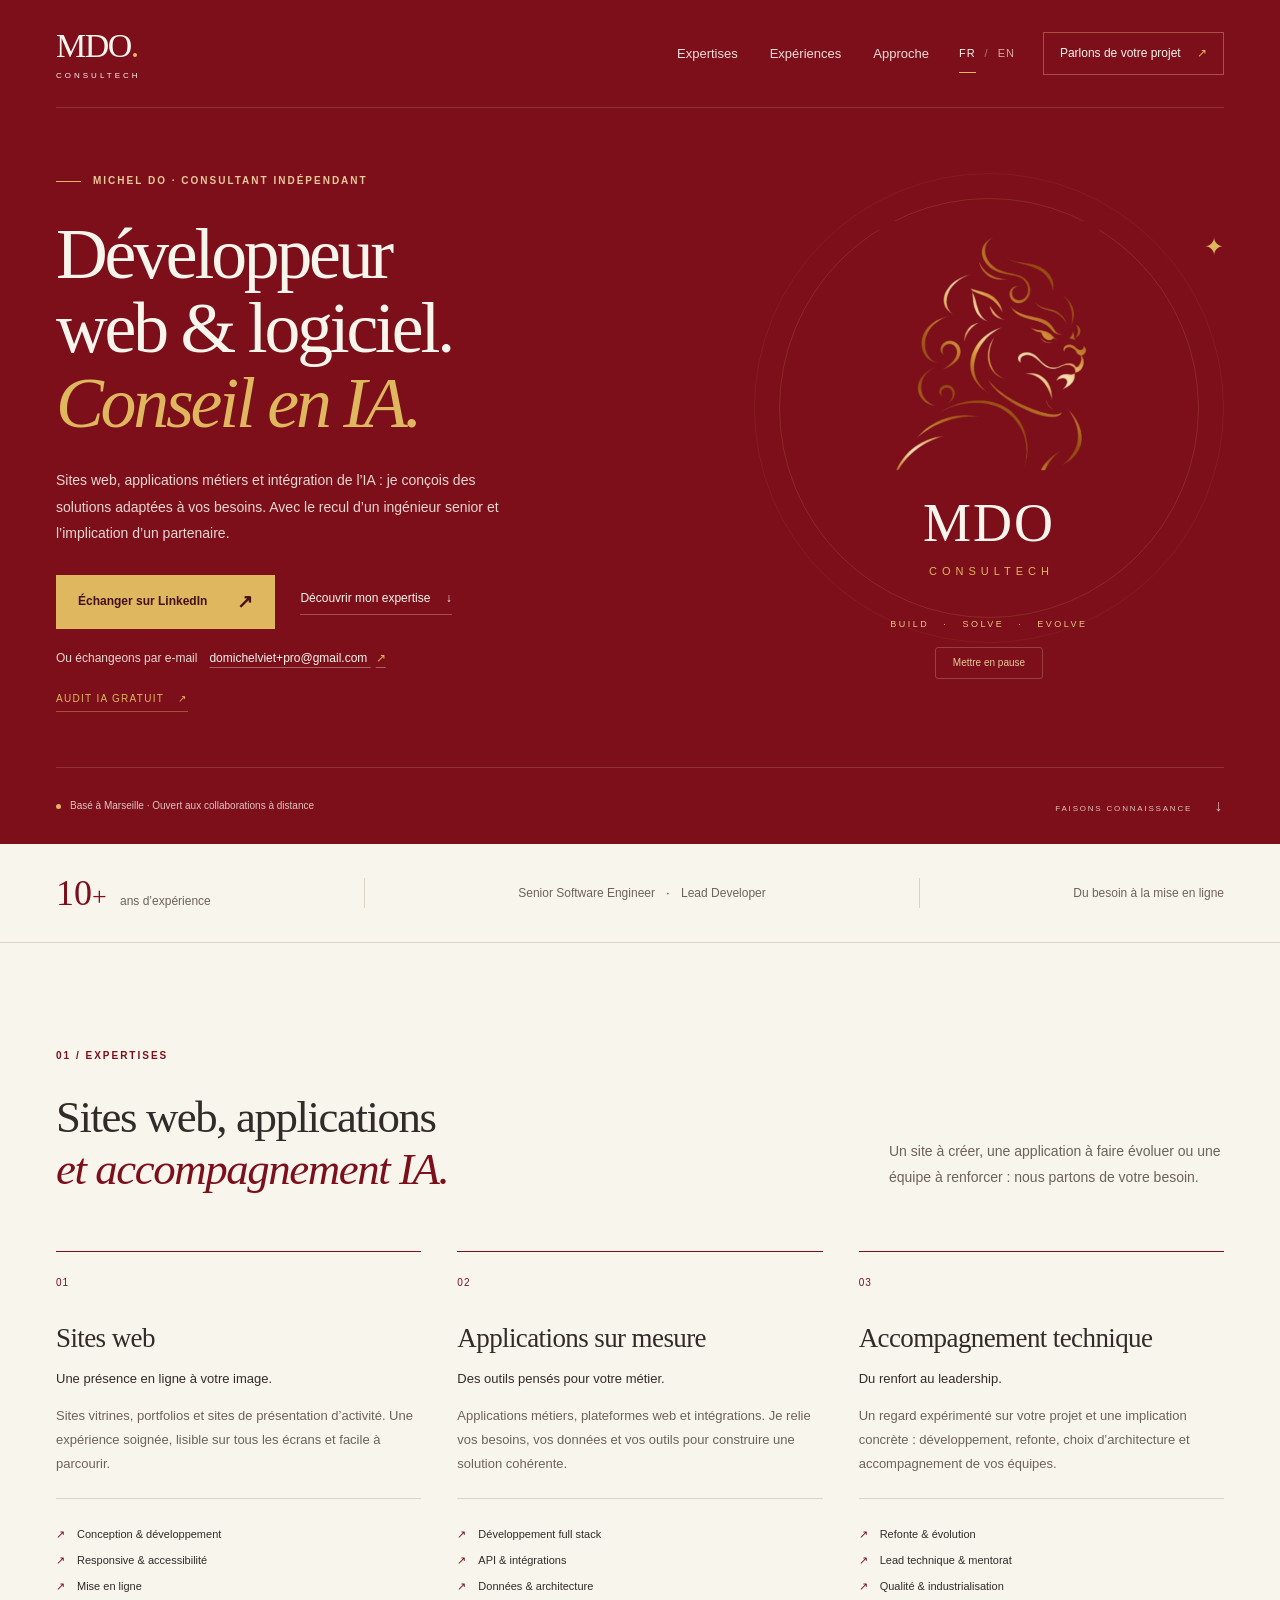
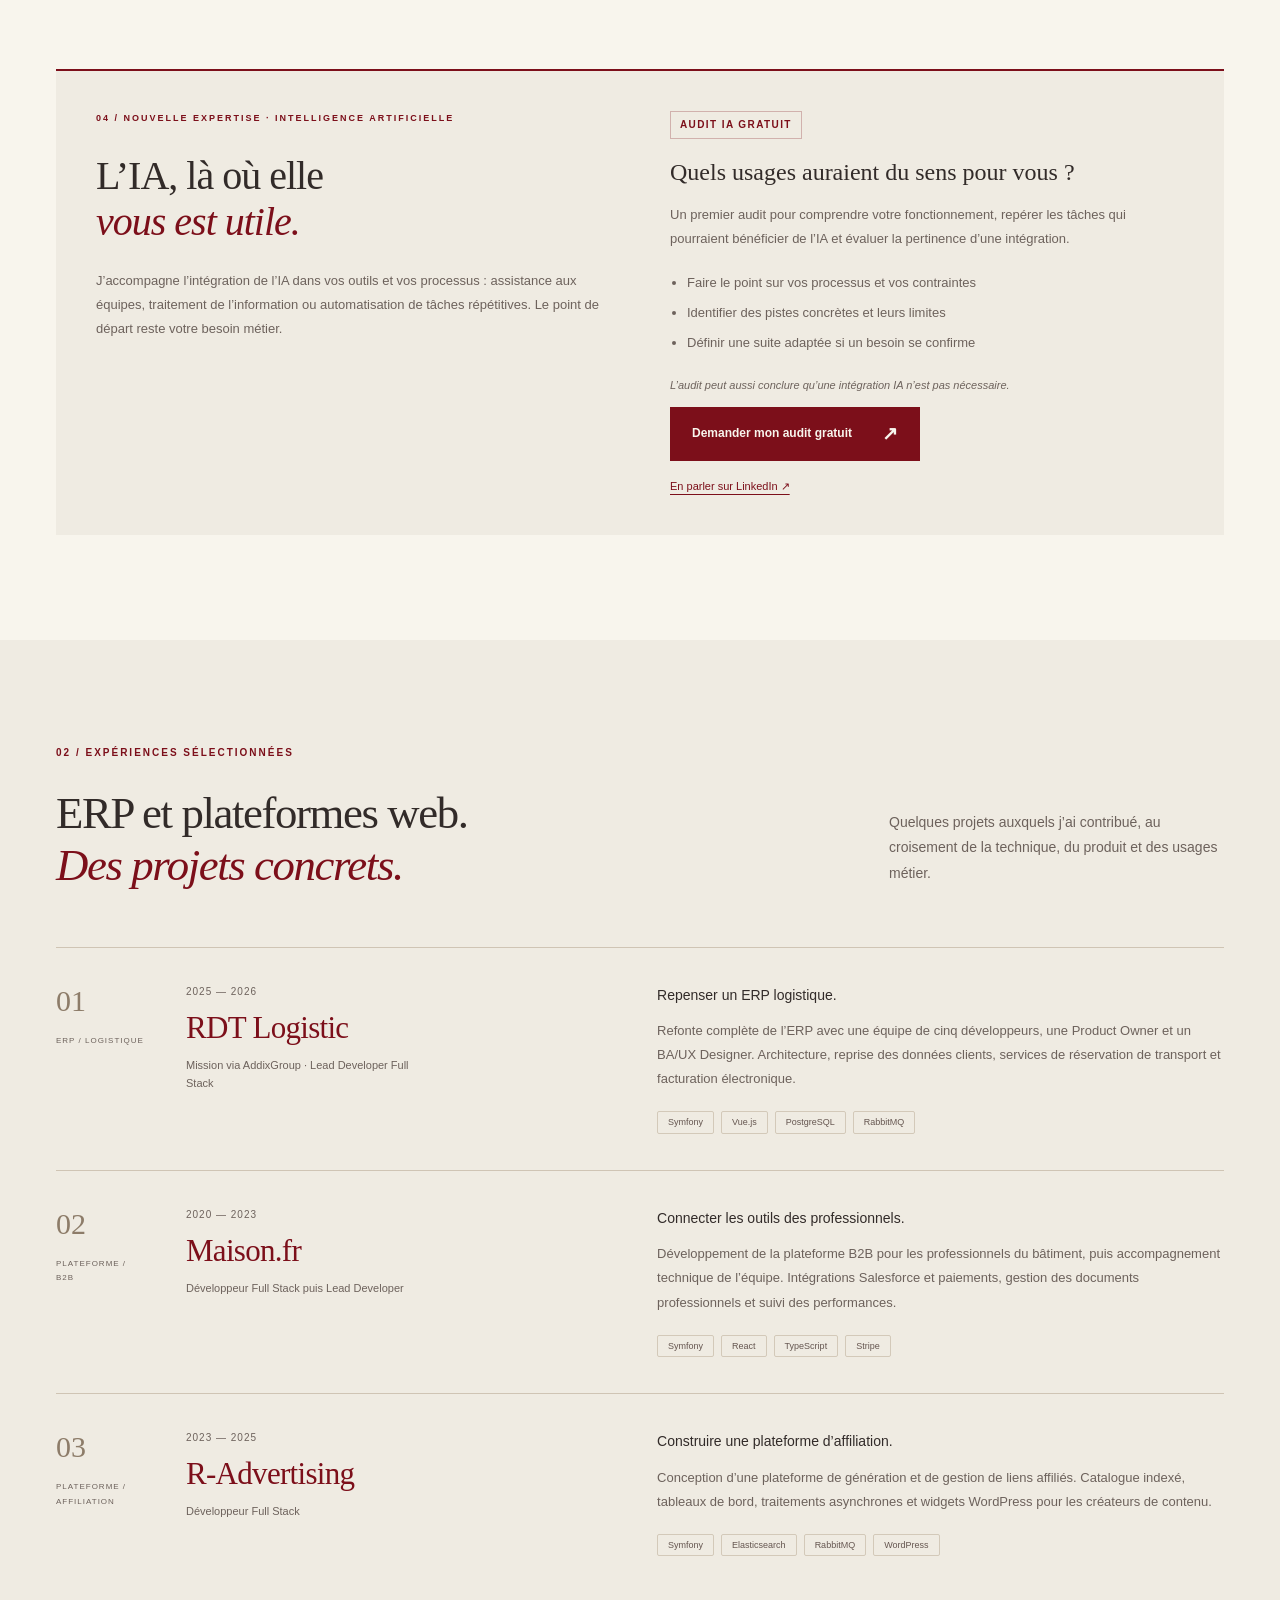
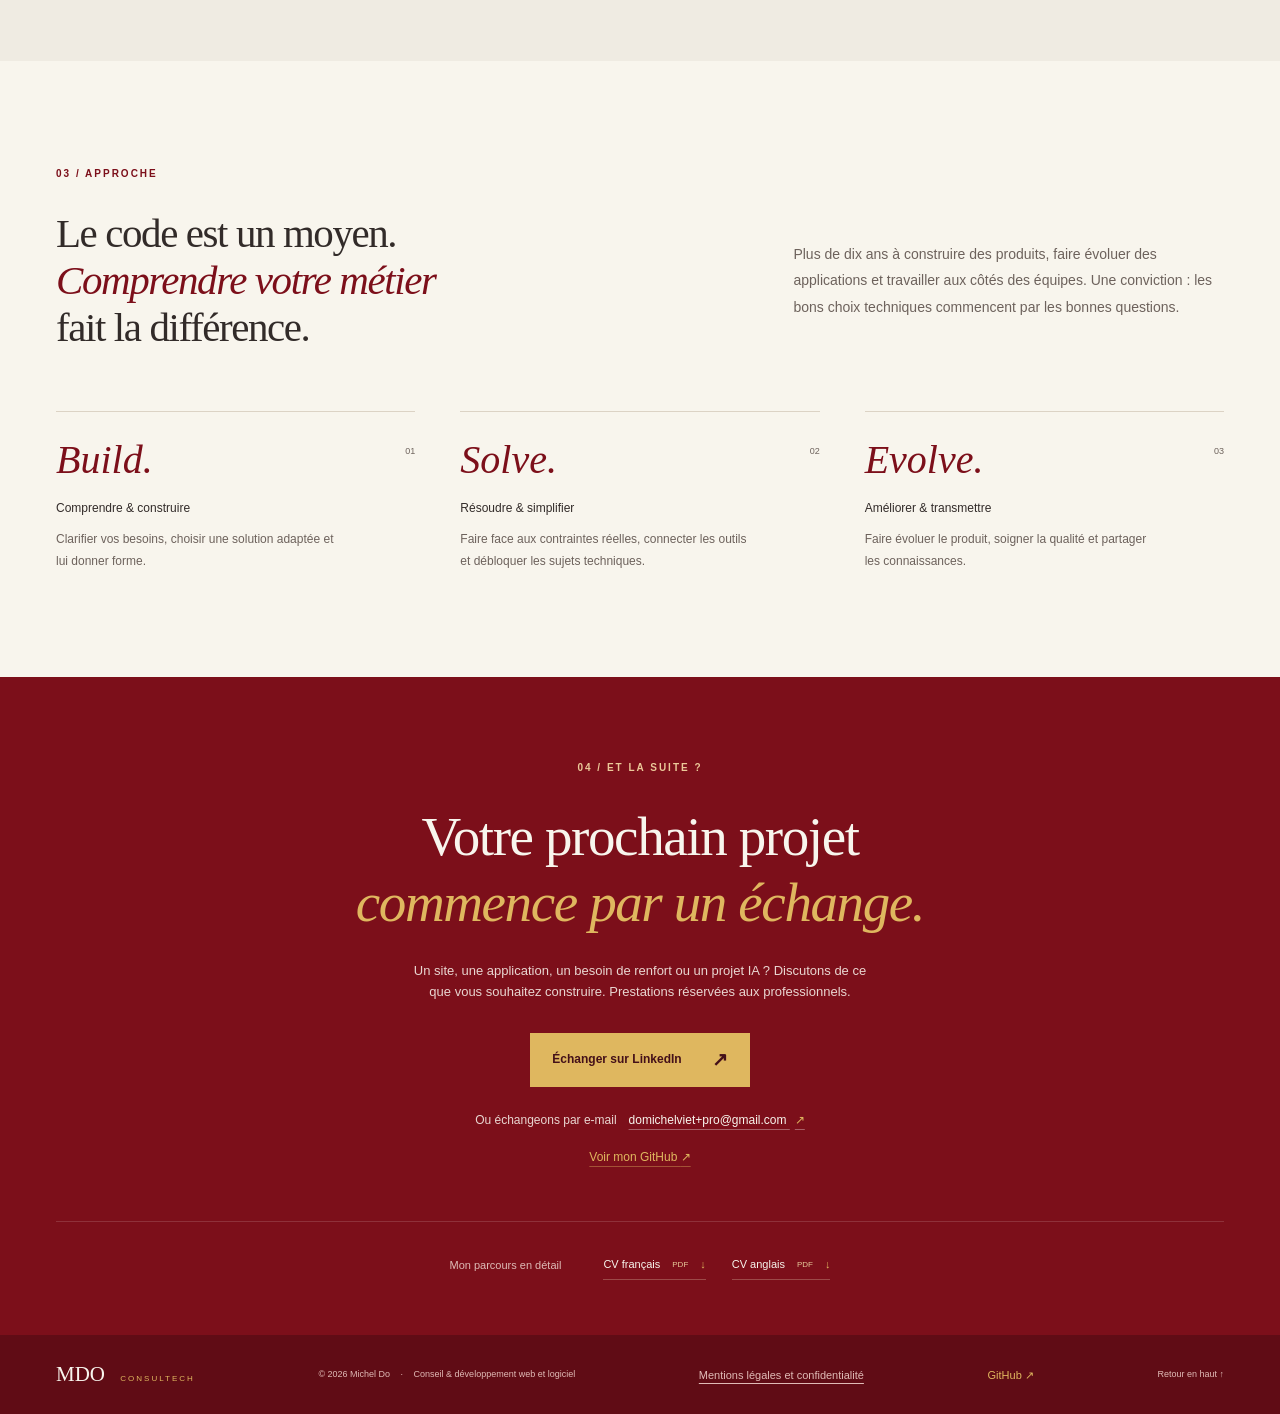
==== commit b6572268: "feat: legal mentions" ====
--- a/index.html
+++ b/index.html
@@ -17,7 +17,7 @@
   <meta property="og:locale:alternate" content="en_GB">
   <script type="application/ld+json">{"@context": "https://schema.org", "@graph": [{"@type": "WebSite", "@id": "https://milkshek.github.io/mdo-consultech/#website", "url": "https://milkshek.github.io/mdo-consultech/", "name": "MDO Consultech", "inLanguage": ["fr", "en"], "publisher": {"@id": "https://milkshek.github.io/mdo-consultech/#michel-do"}}, {"@type": "Person", "@id": "https://milkshek.github.io/mdo-consultech/#michel-do", "name": "Michel Do", "url": "https://milkshek.github.io/mdo-consultech/", "jobTitle": "Senior Software Engineer · Lead Developer", "description": "Sites web, applications métiers et intégration de l’IA : je conçois des solutions adaptées à vos besoins. Avec le recul d’un ingénieur senior et l’implication d’un partenaire.", "workLocation": {"@type": "Place", "name": "Marseille, France"}, "sameAs": ["https://www.linkedin.com/in/domichel/", "https://github.com/Milkshek"]}, {"@type": "WebPage", "@id": "https://milkshek.github.io/mdo-consultech/#webpage", "url": "https://milkshek.github.io/mdo-consultech/", "name": "Michel Do | Développeur freelance & conseil IA à Marseille", "description": "Consultant indépendant à Marseille. Sites web, applications sur mesure et intégration IA. Audit IA gratuit pour identifier les usages adaptés à vos processus.", "inLanguage": "fr", "isPartOf": {"@id": "https://milkshek.github.io/mdo-consultech/#website"}, "mainEntity": {"@id": "https://milkshek.github.io/mdo-consultech/#michel-do"}}]}</script>
   <link rel="icon" href="./assets/favicon.svg" type="image/svg+xml">
-  <link rel="stylesheet" href="./assets/site.css?v=a04767072988">
+  <link rel="stylesheet" href="./assets/site.css?v=b5fc7f9809a7">
   <script src="./assets/logo.js?v=9108ab4f9dc3" defer></script>
 </head>
 <body>
@@ -41,7 +41,7 @@
 <section class="section wrap" id="services" aria-labelledby="service-title"><div class="section-heading"><div><p class="eyebrow">01 / EXPERTISES</p><h2 id="service-title">Sites web, applications<br><em>et accompagnement IA.</em></h2></div><p class="section-intro">Un site à créer, une application à faire évoluer ou une équipe à renforcer : nous partons de votre besoin.</p></div><div class="services-grid"><article class="service"><span class="service-number">01</span><h3>Sites web</h3><p class="service-lead">Une présence en ligne à votre image.</p><p>Sites vitrines, portfolios et sites de présentation d’activité. Une expérience soignée, lisible sur tous les écrans et facile à parcourir.</p><ul><li>Conception & développement</li><li>Responsive & accessibilité</li><li>Mise en ligne</li></ul></article><article class="service"><span class="service-number">02</span><h3>Applications sur mesure</h3><p class="service-lead">Des outils pensés pour votre métier.</p><p>Applications métiers, plateformes web et intégrations. Je relie vos besoins, vos données et vos outils pour construire une solution cohérente.</p><ul><li>Développement full stack</li><li>API & intégrations</li><li>Données & architecture</li></ul></article><article class="service"><span class="service-number">03</span><h3>Accompagnement technique</h3><p class="service-lead">Du renfort au leadership.</p><p>Un regard expérimenté sur votre projet et une implication concrète : développement, refonte, choix d’architecture et accompagnement de vos équipes.</p><ul><li>Refonte & évolution</li><li>Lead technique & mentorat</li><li>Qualité & industrialisation</li></ul></article></div><section class="ai-offer" id="ai" aria-labelledby="ai-title"><div class="ai-intro"><p class="eyebrow">04 / NOUVELLE EXPERTISE · INTELLIGENCE ARTIFICIELLE</p><h3 id="ai-title">L’IA, là où elle<br><em>vous est utile.</em></h3><p>J’accompagne l’intégration de l’IA dans vos outils et vos processus : assistance aux équipes, traitement de l’information ou automatisation de tâches répétitives. Le point de départ reste votre besoin métier.</p></div><div class="audit"><p class="audit-badge">AUDIT IA GRATUIT</p><h4>Quels usages auraient du sens pour vous ?</h4><p>Un premier audit pour comprendre votre fonctionnement, repérer les tâches qui pourraient bénéficier de l’IA et évaluer la pertinence d’une intégration.</p><ul><li>Faire le point sur vos processus et vos contraintes</li><li>Identifier des pistes concrètes et leurs limites</li><li>Définir une suite adaptée si un besoin se confirme</li></ul><p class="audit-note">L’audit peut aussi conclure qu’une intégration IA n’est pas nécessaire.</p><a class="button button-wine" href="mailto:domichelviet+pro@gmail.com?subject=Demande%20d%E2%80%99audit%20IA%20gratuit">Demander mon audit gratuit <span aria-hidden="true">↗</span></a><a class="audit-linkedin" href="https://www.linkedin.com/in/domichel/">En parler sur LinkedIn ↗</a></div></section></section>
 <section class="experience-section" id="experience" aria-labelledby="experience-title"><div class="wrap section"><div class="section-heading"><div><p class="eyebrow">02 / EXPÉRIENCES SÉLECTIONNÉES</p><h2 id="experience-title">ERP et plateformes web.<br><em>Des projets concrets.</em></h2></div><p class="section-intro">Quelques projets auxquels j’ai contribué, au croisement de la technique, du produit et des usages métier.</p></div><div class="projects"><article class="project"><div class="project-index"><span>01</span><p>ERP / LOGISTIQUE</p></div><div class="project-client"><p class="dates">2025 — 2026</p><h3>RDT Logistic</h3><p class="role">Mission via AddixGroup · Lead Developer Full Stack</p></div><div class="project-story"><h4>Repenser un ERP logistique.</h4><p>Refonte complète de l’ERP avec une équipe de cinq développeurs, une Product Owner et un BA/UX Designer. Architecture, reprise des données clients, services de réservation de transport et facturation électronique.</p><ul class="tags"><li>Symfony</li><li>Vue.js</li><li>PostgreSQL</li><li>RabbitMQ</li></ul></div></article><article class="project"><div class="project-index"><span>02</span><p>PLATEFORME / B2B</p></div><div class="project-client"><p class="dates">2020 — 2023</p><h3>Maison.fr</h3><p class="role">Développeur Full Stack puis Lead Developer</p></div><div class="project-story"><h4>Connecter les outils des professionnels.</h4><p>Développement de la plateforme B2B pour les professionnels du bâtiment, puis accompagnement technique de l’équipe. Intégrations Salesforce et paiements, gestion des documents professionnels et suivi des performances.</p><ul class="tags"><li>Symfony</li><li>React</li><li>TypeScript</li><li>Stripe</li></ul></div></article><article class="project"><div class="project-index"><span>03</span><p>PLATEFORME / AFFILIATION</p></div><div class="project-client"><p class="dates">2023 — 2025</p><h3>R-Advertising</h3><p class="role">Développeur Full Stack</p></div><div class="project-story"><h4>Construire une plateforme d’affiliation.</h4><p>Conception d’une plateforme de génération et de gestion de liens affiliés. Catalogue indexé, tableaux de bord, traitements asynchrones et widgets WordPress pour les créateurs de contenu.</p><ul class="tags"><li>Symfony</li><li>Elasticsearch</li><li>RabbitMQ</li><li>WordPress</li></ul></div></article></div></div></section>
 <section class="section wrap approach" id="approach" aria-labelledby="approach-title"><p class="eyebrow">03 / APPROCHE</p><div class="approach-heading"><h2 id="approach-title">Le code est un moyen.<br><em>Comprendre votre métier</em><br>fait la différence.</h2><p>Plus de dix ans à construire des produits, faire évoluer des applications et travailler aux côtés des équipes. Une conviction : les bons choix techniques commencent par les bonnes questions.</p></div><div class="steps"><article><span class="step-index">01</span><h3>Build.</h3><h4>Comprendre & construire</h4><p>Clarifier vos besoins, choisir une solution adaptée et lui donner forme.</p></article><article><span class="step-index">02</span><h3>Solve.</h3><h4>Résoudre & simplifier</h4><p>Faire face aux contraintes réelles, connecter les outils et débloquer les sujets techniques.</p></article><article><span class="step-index">03</span><h3>Evolve.</h3><h4>Améliorer & transmettre</h4><p>Faire évoluer le produit, soigner la qualité et partager les connaissances.</p></article></div></section>
-<section class="contact-section" id="contact" aria-labelledby="contact-title"><div class="wrap contact-inner"><p class="eyebrow">04 / ET LA SUITE ?</p><h2 id="contact-title">Votre prochain projet<br><em>commence par un échange.</em></h2><p class="contact-description">Un site, une application, un besoin de renfort ou un projet IA ? Discutons de ce que vous souhaitez construire.</p><a class="button button-gold" href="https://www.linkedin.com/in/domichel/">Échanger sur LinkedIn <span aria-hidden="true">↗</span></a><p class="email-contact"><span>Ou échangeons par e-mail</span><a href="mailto:domichelviet+pro@gmail.com">domichelviet+pro@gmail.com <span aria-hidden="true">↗</span></a></p><a class="github-contact" href="https://github.com/Milkshek">Voir mon GitHub <span aria-hidden="true">↗</span></a><div class="cv-row"><span>Mon parcours en détail</span><a href="./assets/cv/Michel-Do-CV-FR.pdf" download hreflang="fr">CV français <small>PDF</small><span aria-hidden="true">↓</span></a><a href="./assets/cv/Michel-Do-CV-EN.pdf" download hreflang="en">CV anglais <small>PDF</small><span aria-hidden="true">↓</span></a></div></div></section>
+<section class="contact-section" id="contact" aria-labelledby="contact-title"><div class="wrap contact-inner"><p class="eyebrow">04 / ET LA SUITE ?</p><h2 id="contact-title">Votre prochain projet<br><em>commence par un échange.</em></h2><p class="contact-description">Un site, une application, un besoin de renfort ou un projet IA ? Discutons de ce que vous souhaitez construire. Prestations réservées aux professionnels.</p><a class="button button-gold" href="https://www.linkedin.com/in/domichel/">Échanger sur LinkedIn <span aria-hidden="true">↗</span></a><p class="email-contact"><span>Ou échangeons par e-mail</span><a href="mailto:domichelviet+pro@gmail.com">domichelviet+pro@gmail.com <span aria-hidden="true">↗</span></a></p><a class="github-contact" href="https://github.com/Milkshek">Voir mon GitHub <span aria-hidden="true">↗</span></a><div class="cv-row"><span>Mon parcours en détail</span><a href="./assets/cv/Michel-Do-CV-FR.pdf" download hreflang="fr">CV français <small>PDF</small><span aria-hidden="true">↓</span></a><a href="./assets/cv/Michel-Do-CV-EN.pdf" download hreflang="en">CV anglais <small>PDF</small><span aria-hidden="true">↓</span></a></div></div></section>
 </main>
-<footer class="footer"><div class="wrap footer-inner"><a href="#top" class="footer-brand">MDO <span>CONSULTECH</span></a><p>© 2026 Michel Do <span>·</span> Conseil & développement web et logiciel</p><a class="footer-github" href="https://github.com/Milkshek">GitHub <span aria-hidden="true">↗</span></a><a href="#top">Retour en haut ↑</a></div></footer>
+<footer class="footer"><div class="wrap footer-inner"><a href="#top" class="footer-brand">MDO <span>CONSULTECH</span></a><p>© 2026 Michel Do <span>·</span> Conseil & développement web et logiciel</p><a class="footer-legal" href="./mentions-legales.html">Mentions légales et confidentialité</a><a class="footer-github" href="https://github.com/Milkshek">GitHub <span aria-hidden="true">↗</span></a><a href="#top">Retour en haut ↑</a></div></footer>
 </body></html>
--- a/assets/site.css
+++ b/assets/site.css
@@ -45,3 +45,14 @@
 .footer-github{font-size:11px;color:var(--gold)}
 .footer-github:hover{text-decoration:underline;text-underline-offset:4px}
 @media(max-width:400px){h1{font-size:42px;letter-spacing:-1.8px}.orbit-star{right:10px}}
+
+/* Legal pages share the portfolio palette and system fonts. */
+.footer-inner{flex-wrap:wrap;gap:18px 24px}.footer-legal{font-size:11px;text-decoration:underline;text-underline-offset:4px}
+.legal-content{max-width:840px;padding-block:45px 70px;overflow-wrap:anywhere}
+.legal-back{display:inline-block;color:var(--wine);margin-bottom:35px;font-size:13px}
+.legal-content h1{font-size:clamp(34px,5vw,54px);line-height:1.15;letter-spacing:-1.2px}
+.legal-intro{color:var(--muted);margin-bottom:40px}
+.legal-content section{border-top:1px solid var(--line);padding-top:26px;margin-top:30px}
+.legal-content h2{font-size:27px;letter-spacing:-.4px;margin-bottom:18px}
+.legal-content p{font-size:14px;line-height:1.85}.legal-content a{text-decoration:underline;text-underline-offset:3px;color:var(--wine)}
+.legal-page .header{height:100px;min-height:0;flex-wrap:nowrap;padding-top:0}
